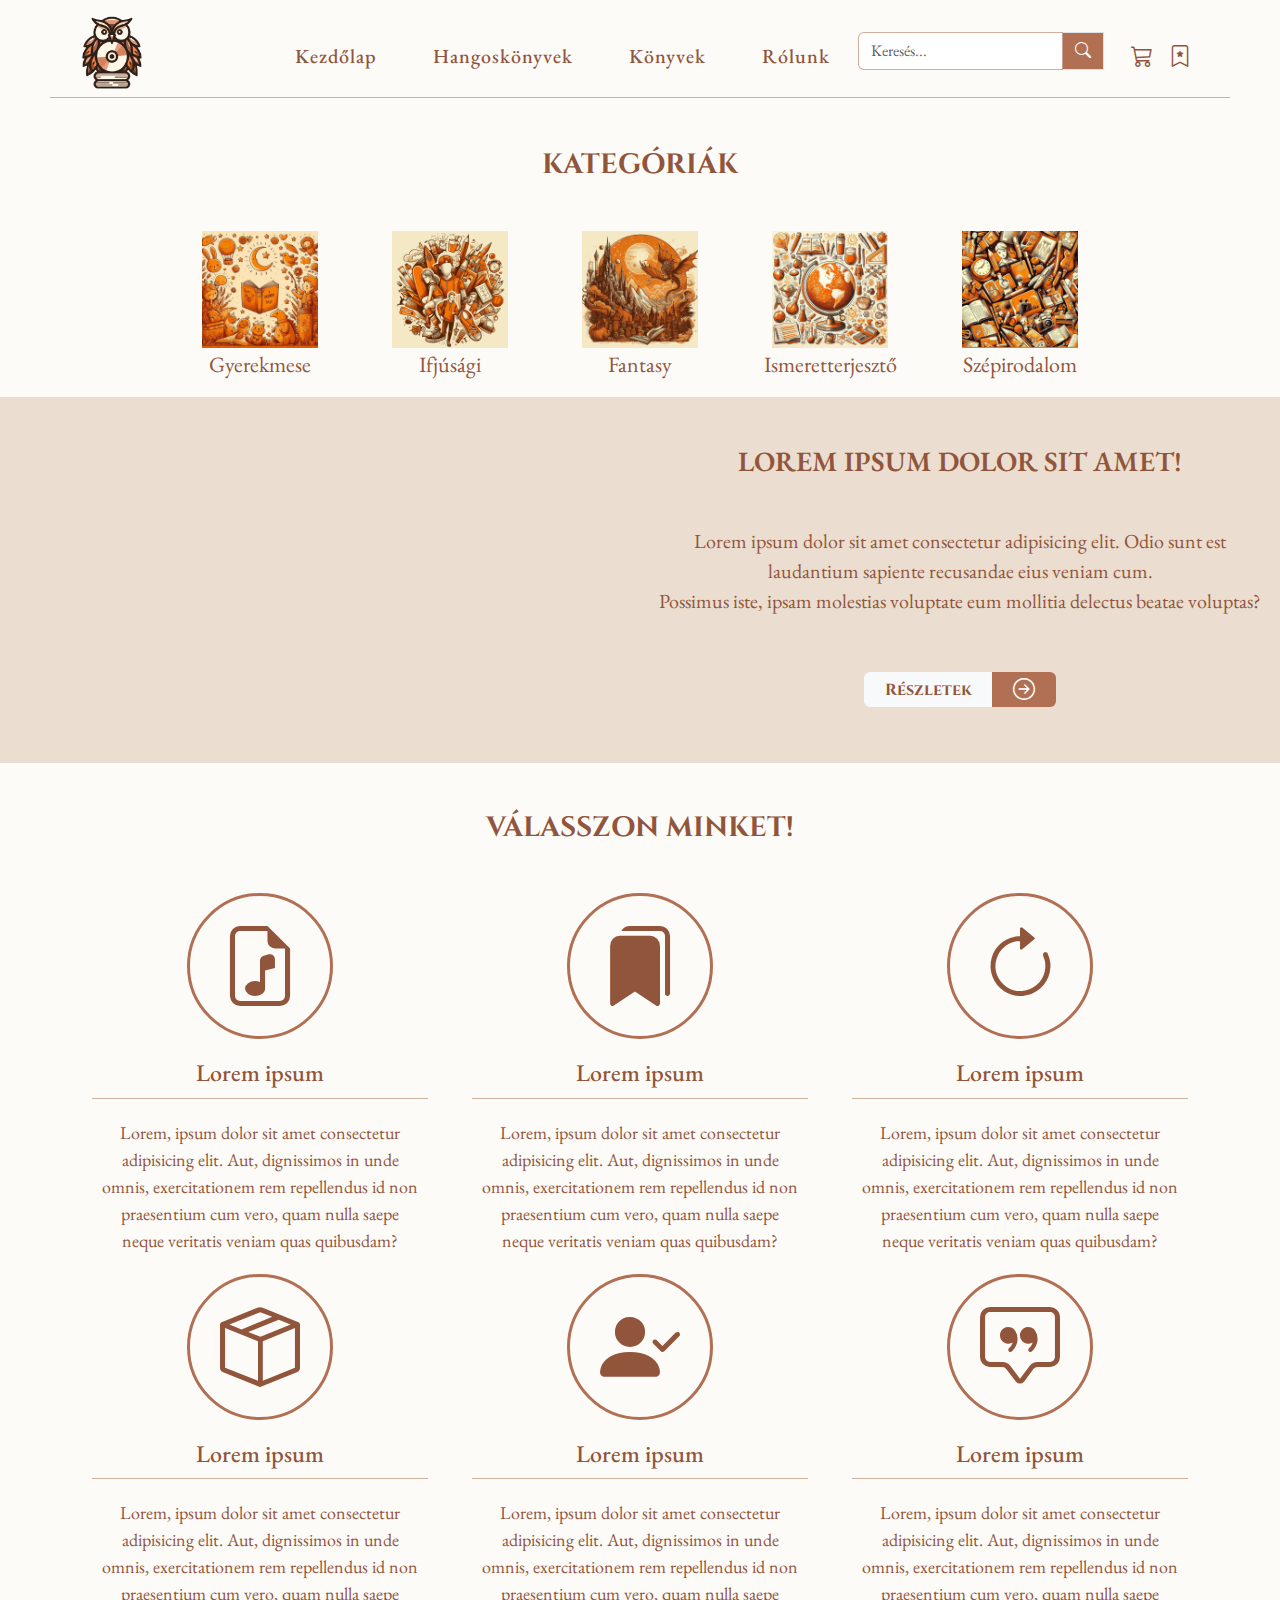
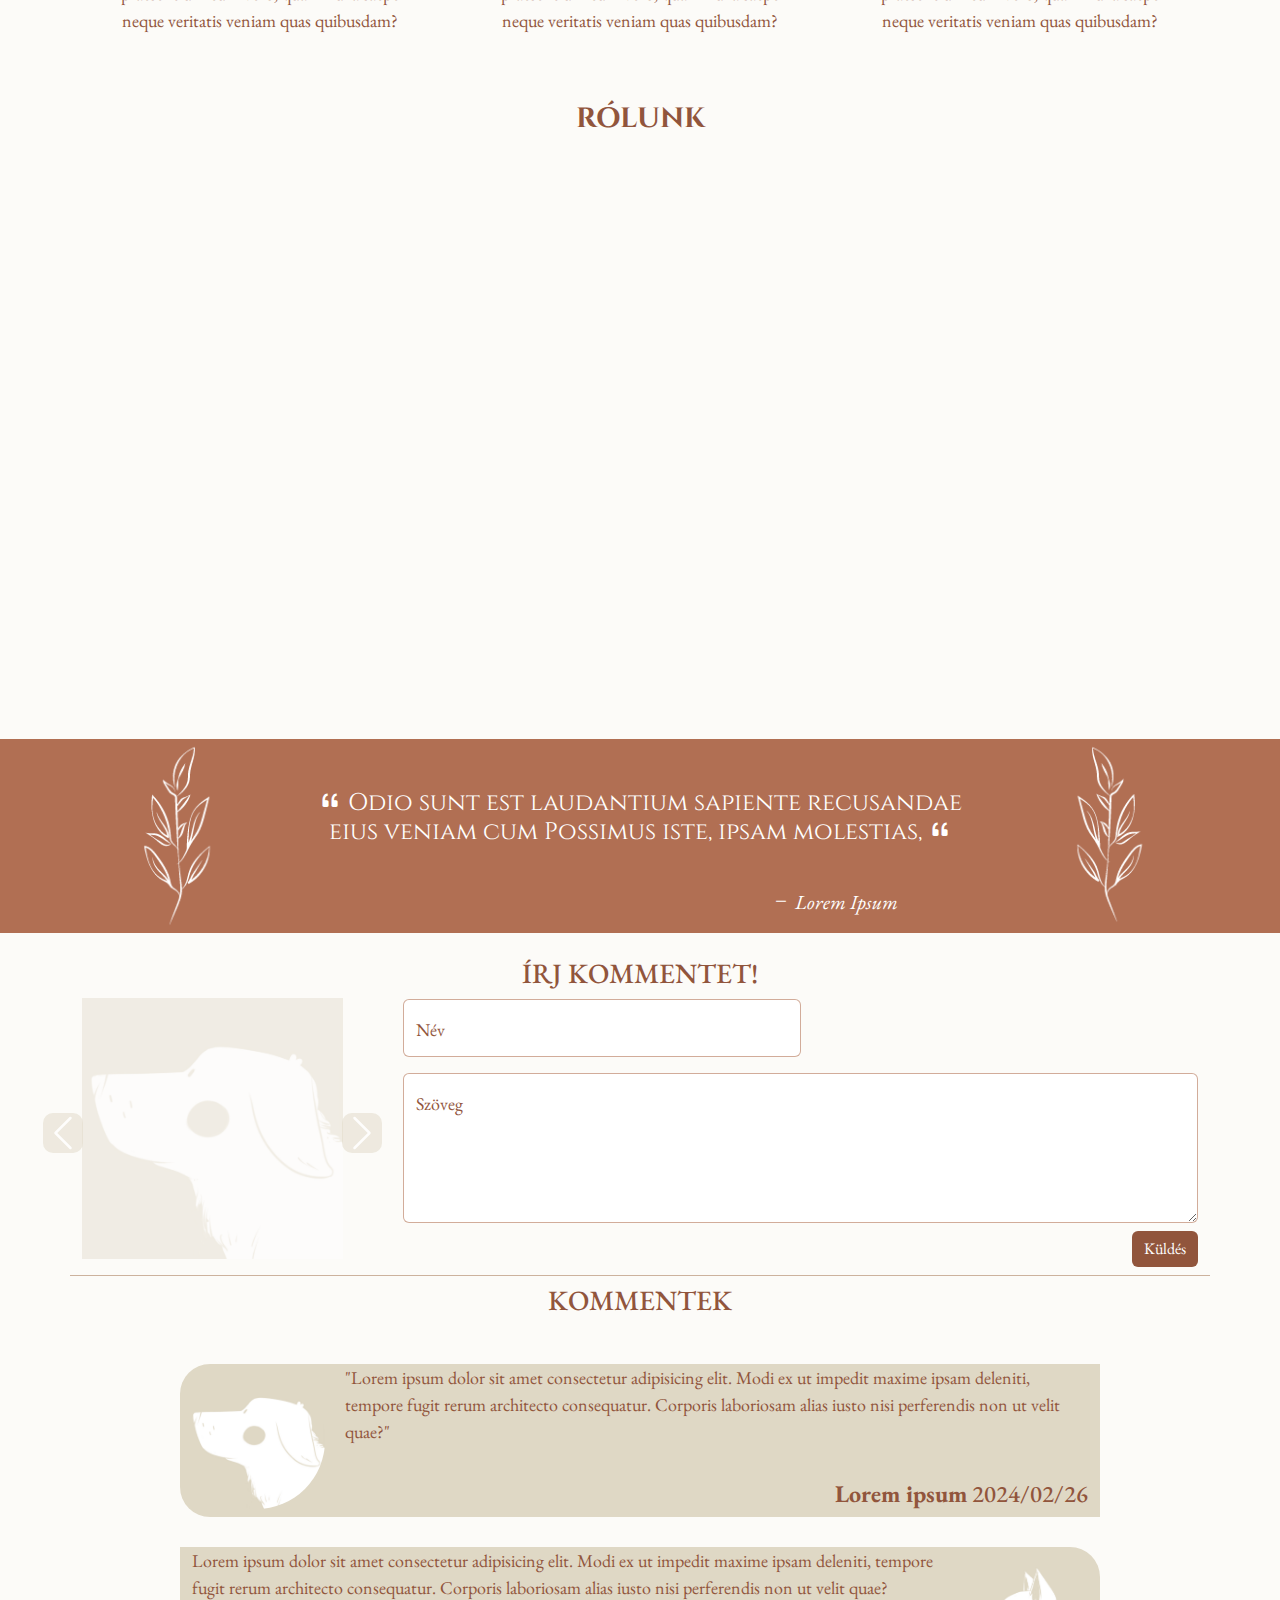
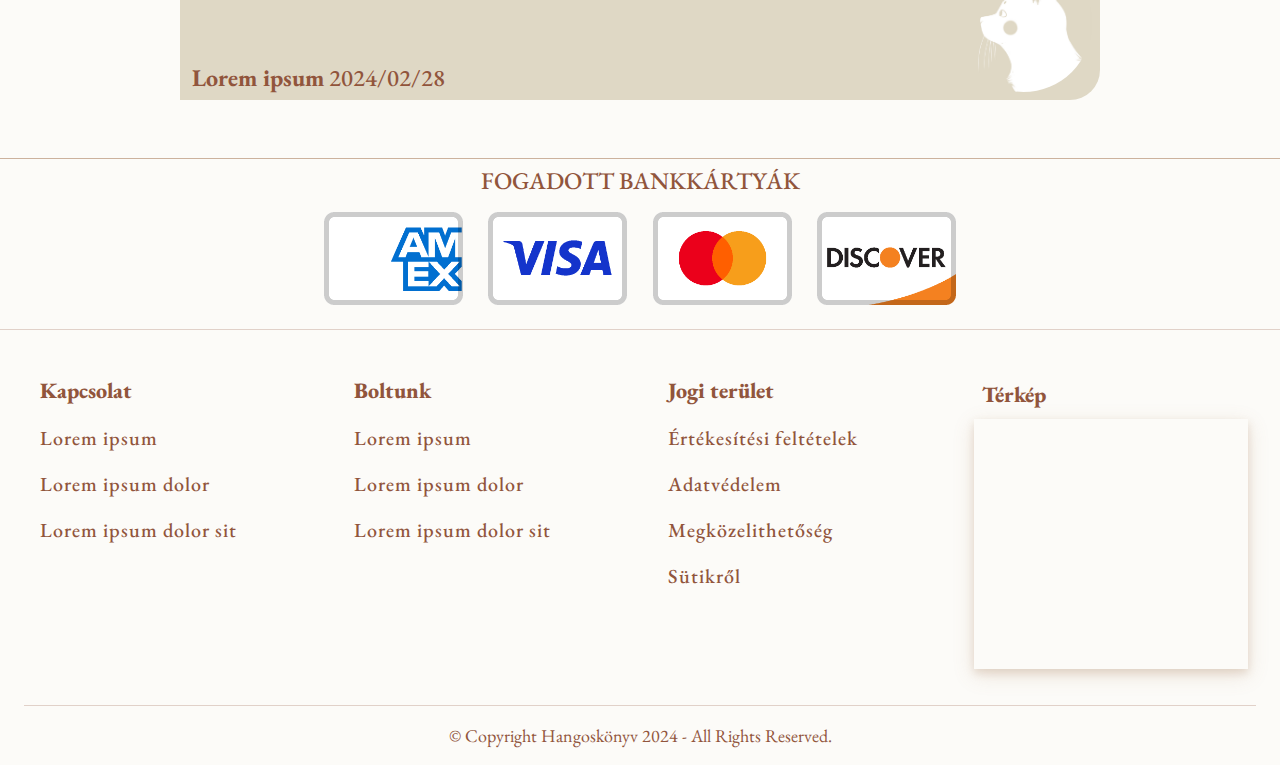
==== index.html @ d39155af "z-index - keresés" ====
<!DOCTYPE html>
<html lang="hu">

<head>
    <meta charset="UTF-8">
    <meta name="viewport" content="width=device-width, initial-scale=1.0">
    <title>Hangoskönyv projekt</title>
    <link rel="stylesheet" href="css/bootstrap.min.css">
    <link rel="stylesheet" href="css/style.css">
    <link rel="stylesheet" href="https://cdn.jsdelivr.net/npm/bootstrap-icons@1.11.3/font/bootstrap-icons.min.css">
</head>

<body>
    <header>
        <nav class="navbar navbar-expand-lg pb-0">
            <div class="container-fluid justify-content-center px-0">
                <div class="row w-100">
                    <div
                        class="mobileLogo text-center justify-content-center my-2 ps-4 d-lg-none d-sm-block d-md-block d-xs-block">
                        <a class="navbar-brand" href="index.html"><img src="img/INDEXLOGO.png" alt="LOGO"
                                width="60px"></a>
                    </div>
                    <button class="navbar-toggler" type="button" data-bs-toggle="collapse"
                        data-bs-target="#navbarNavDropdown" aria-controls="navbarNavDropdown" aria-expanded="false"
                        aria-label="Toggle navigation">
                        <span class="navbar-toggler-icon me-auto"></span>
                    </button>

                    <div class="collapse navbar-collapse" id="navbarNavDropdown">
                        <div
                            class="logo text-center justify-content-center my-2 d-lg-block d-sm-none d-md-none d-xs-none">
                            <a class="navbar-brand" href="index.html"><img src="img/INDEXLOGO.png" alt="LOGO"
                                    width="60px"></a>
                        </div>
                        <ul class="navbar-nav text-center ms-auto pt-2">
                            <li class="nav-item">
                                <a class="nav-link active" href="index.html">Kezdőlap</a>
                            </li>
                            <li class="nav-item">
                                <a class="nav-link" href="categories.html">Hangoskönyvek</a>
                            </li>
                            <li class="nav-item">
                                <a class="nav-link" href="categories.html">Könyvek</a>
                            </li>
                            <li class="nav-item">
                                <a class="nav-link" href="index.html#aboutus">Rólunk</a>
                            </li>
                        </ul>

                       
                    <div class="MainSearch my-3 p-0">
                        <div class="row w-100">
                            <div class="col-sm-12 col-md-12 col-lg-9">
                                <div class="input-group">
                                    <input type="text" class="form-control" placeholder="Keresés..." aria-label="Keresés..." id="searchInput">
                                    <span class="input-group-text" id="SearchBar"><i class="bi bi-search"></i></span>
                                    <div class="row w-100">
                                        <ul id="searchResults"></ul>  </div>
                                    </div>
                                </div>
                          
                            <div class="col-sm-12 col-md-12 col-lg-3">
                                <span class="nav-icons d-flex justify-content-center pt-2">
                                    <a href="cart.html"><i class="bi bi-cart3 mx-2"></i></a>
                                    <a data-bs-toggle="offcanvas" href="#bookmarks" role="button"
                                        aria-controls="bookmarks"><i class="bi bi-bookmark-star mx-2"></i></a>
                                </span>
                            </div>
                            </div>
                        </div>
                    </div>
                </div>
            </div>
        </nav>
    </header>

    <main>
        <section class="categories">
            <div class="container">
                <h3 class="text-center">Kategóriák</h3>
                <div class="row d-flex justify-content-center text-center">
                    <div class="col-lg-2 col-md-4 categories-card">
                        <a href="categories.html#ForKids"><img src="img/children-category.png" alt="Gyerekeknek" title="Gyerek kategória" width="100%"></a>
                        <p> Gyerekmese </p>
                    </div>

                    <div class="col-lg-2 col-md-4 categories-card ">
                        <a href="categories.html#Youth"><img src="img/teen-category.png" alt="Fiataloknak" title="Ifjúsági kategória" width="100%"></a>
                        <p> Ifjúsági </p>
                    </div>

                    <div class="col-lg-2 col-md-4 categories-card ">
                        <a href="categories.html#Fantasy"><img src="img/fantasy-category.png" alt="Fantasy kedvelőknek" title="Fantasy kategória" width="100%"></a>
                        <p> Fantasy </p>
                    </div>

                    <div class="col-lg-2 col-md-4  categories-card ">
                        <a href="categories.html#Sience"><img src="img/sience-category.png" alt="Tudományos ismeretek" title="Ismeretterjesztő kategória" width="100%"></a>
                        <p> Ismeretterjesztő </p>

                    </div>

                    <div class="col-lg-2 col-md-4 categories-card ">
                        <a href="categories.html#Fiction"><img src="img/fiction-category.png" alt="Költemények" title="Szépirodalom kategória" width="100%"></a>
                        <p> Szépirodalom </p>
                    </div>
                </div>
            </div>
        </section>

        <section class="index-ad text-center">
            <div class="container-fluid">
                <div class="row align-items-center">
                    <div class="col-lg-6 col-md-12 col-sm-12">
                        <img class="img-fluid" src="img/INDEXCD-2.gif" alt="">
                    </div>

                    <div class="col-md-12 col-lg-6 col-sm-12 my-5">
                        <h3> Lorem ipsum dolor sit amet!</h3>
                        <p class="my-5"> Lorem ipsum dolor sit amet consectetur adipisicing elit. Odio sunt est laudantium sapiente recusandae eius veniam cum. <br>Possimus iste, ipsam
                            molestias voluptate eum mollitia delectus beatae voluptas?</p>
                                    
                        <div class="btn-group my-2" role="group" aria-label="Basic example">
                            <button type="button" class="btn btn-light">Részletek</button>
                            <button type="button" class="btn more"> <i class="bi bi-arrow-right-circle" ></i></button>
                        </div>
                    </div>
                </div>
            </div>
        </section>

        <section class="choose-us">
            <div class="container">
                <div class="row">
                    <div class="text-center my-5">
                        <h3>Válasszon minket! </h3>
                    </div>
                </div>

                <div class="row">
                    <div class="col-sm-12 col-md-6 col-lg-4 d-flex align-items-stretch justify-content-center">
                        <div class="text-center">
                            <i class="bi bi-file-earmark-music d-block"></i>
                            <h4>Lorem ipsum</h4>
                            <p>Lorem, ipsum dolor sit amet consectetur adipisicing elit. Aut, dignissimos in unde omnis,
                                exercitationem rem repellendus id non praesentium cum vero, quam nulla saepe neque veritatis
                                veniam quas quibusdam?</p>
                        </div>
                    </div>

                    <div class="col-sm-12 col-md-6 col-lg-4 d-flex align-items-stretch justify-content-center">
                        <div class="text-center">
                            <i class="bi bi-bookmarks-fill d-block"></i>
                            <h4>Lorem ipsum</h4>
                            <p>Lorem, ipsum dolor sit amet consectetur adipisicing elit. Aut, dignissimos in unde omnis,
                                exercitationem rem repellendus id non praesentium cum vero, quam nulla saepe neque veritatis
                                veniam quas quibusdam?</p>
                        </div>
                    </div>

                    <div class="col-sm-12 col-md-6 col-lg-4 d-flex align-items-stretch justify-content-center">
                        <div class="text-center">
                            <i class="bi bi-arrow-clockwise d-block"></i>
                            <h4>Lorem ipsum</h4>
                            <p>Lorem, ipsum dolor sit amet consectetur adipisicing elit. Aut, dignissimos in unde omnis,
                                exercitationem rem repellendus id non praesentium cum vero, quam nulla saepe neque veritatis
                                veniam quas quibusdam?</p>
                        </div>
                    </div>
                    <div class="col-sm-12 col-md-6 col-lg-4 d-flex align-items-stretch justify-content-center">
                        <div class="text-center">
                            <i class="bi bi-box-seam d-block"></i>
                            <h4>Lorem ipsum</h4>
                            <p>Lorem, ipsum dolor sit amet consectetur adipisicing elit. Aut, dignissimos in unde omnis,
                                exercitationem rem repellendus id non praesentium cum vero, quam nulla saepe neque veritatis
                                veniam quas quibusdam?</p>
                        </div>
                    </div>
                    <div class="col-sm-12 col-md-6 col-lg-4 d-flex align-items-stretch justify-content-center">
                        <div class="text-center">
                            <i class="bi bi-person-check-fill d-block"></i>
                            <h4>Lorem ipsum</h4>
                            <p>Lorem, ipsum dolor sit amet consectetur adipisicing elit. Aut, dignissimos in unde omnis,
                                exercitationem rem repellendus id non praesentium cum vero, quam nulla saepe neque veritatis
                                veniam quas quibusdam?</p>
                        </div>
                    </div>

                    <div class="col-sm-12 col-md-6 col-lg-4 d-flex align-items-stretch justify-content-center">
                        <div class="text-center">
                            <i class="bi bi-chat-square-quote d-block"></i>
                            <h4>Lorem ipsum</h4>
                            <p>Lorem, ipsum dolor sit amet consectetur adipisicing elit. Aut, dignissimos in unde omnis,
                                exercitationem rem repellendus id non praesentium cum vero, quam nulla saepe neque veritatis
                                veniam quas quibusdam?</p>
                        </div>
                    </div>
                </div>
            </div>
        </section>

       <!-- VIDEÓS RÉSZ: AD-BLOCKER nélkül nem ír ki hibát -->
        
        <section id="aboutus" class="AboutUs">
            <div class="container my-5">
                <div class="row text-center">
                    <h3 class="mb-5">Rólunk</h3>
                    <div>
                         <div class="embed-responsive embed-responsive-16by9">
                            <iframe class="embed-responsive-item" src="https://www.youtube.com/embed/DVEUcbPkb-c?si=b0ajxw1vz4PFB5ii" width="100%" height="500"></iframe>
                        </div>
                    </div>  
                </div>
            </div>
                

            <div class="container-fluid quote">
                <div class="row align-items-center d-flex">
                    <div class="col-md-12 col-lg-12 col-sm-12 justify-content-center">
                        <h4 class="text-center"> <i class="bi bi-quote"></i>  Odio sunt est laudantium sapiente recusandae <br> eius veniam cum 
                                Possimus iste, ipsam molestias, <i class="bi bi-quote"></i></h4>  
                    </div>

                    <div class="col-md-11 col-lg-9 col-sm-12 justify-content-end">            
                      <p> <i class="bi bi-dash"></i> Lorem Ipsum</p>          
                    </div>      
                </div>
            </div>
        </section>

        <section class="container pt-4 pb-2 comment">
            <h3 class="text-center">Írj kommentet!</h3>
            <div class="row">
                <div id="carouselExampleFade" class="carousel slide carousel-fade col-lg-3 col-md-4 col-12 my-auto pb-2">
                    <div class="carousel-inner">
                      <div class="carousel-item active"> 
                        <img src="img/profile1.jpg" class="d-block w-100 h-auto" alt="Kutya profilkép" title="Kutya">
                      </div>
                      <div class="carousel-item">
                        <img src="img/profile2.jpg" class="d-block w-100 h-auto" alt="Macska profilkép" title="Macska">
                      </div>
                      <div class="carousel-item">
                        <img src="img/profile3.png" class="d-block w-100 h-auto" alt="Nyúl profilkép" title="Nyuszi">
                      </div>
                    </div>
                    <button class="carousel-control-prev" type="button" data-bs-target="#carouselExampleFade" data-bs-slide="prev">
                      <span class="carousel-control-prev-icon" aria-hidden="true"></span>
                      <span class="visually-hidden">Previous</span>
                    </button>
                    <button class="carousel-control-next" type="button" data-bs-target="#carouselExampleFade" data-bs-slide="next">
                      <span class="carousel-control-next-icon" aria-hidden="true"></span>
                      <span class="visually-hidden">Next</span>
                    </button>
                  </div>
                  <form class="col-lg-9 col-md-8 col-12 ps-sm-5 ps-3 my-auto d-flex flex-column">
                    <div class="form-floating mb-3 ">
                        <input type="email" class="form-control w-50" id="name" placeholder="">
                        <label for="name">Név</label>
                      </div>
                      <div class="form-floating">
                        <textarea class="form-control" placeholder="Leave a comment here" id="comment" style="height: 150px"></textarea>
                        <label for="comment">Szöveg</label>
                      </div>
                    <button type="submit" class="ms-auto btn btn-primary mt-2" onclick="addComment()">Küldés</button>
                  </form>
            </div>
        </section>
        <section class="container mt-2 smallcont">
            <h3 class="text-center">Kommentek</h3>
            <div class="comments p-2" id="commentsContainer">
                <article class="row">
                    <div class="col-md-2 col-sm-4 col-12 p-2 img-holder me-auto my-auto"><img src="img/profile1.jpg" alt="Kutya profilkép" title="Lorem ipsum"></div>
                    <div class="col-md-10 col-sm-8 col-12 d-flex flex-column">
                        <p>"Lorem ipsum dolor sit amet consectetur adipisicing elit. Modi ex ut impedit maxime ipsam deleniti, tempore fugit rerum architecto consequatur. Corporis laboriosam alias iusto nisi perferendis non ut velit quae?"</p>
                        <h4 class="text-end mt-auto"><strong>Lorem ipsum</strong> 2024/02/26</h4>
                    </div>
                </article>
                <article class="row">
                    <div class="col-md-2 col-sm-4 col-12 p-2 img-holder order-sm-2 order-1 ms-auto my-auto"><img src="img/profile2.jpg" alt="Kutya profilkép" title="Lorem ipsum"></div>
                    <div class="col-md-10 col-sm-8 col-12 order-sm-1 order-2 d-flex flex-column">    
                        <p>Lorem ipsum dolor sit amet consectetur adipisicing elit. Modi ex ut impedit maxime ipsam deleniti, tempore fugit rerum architecto consequatur. Corporis laboriosam alias iusto nisi perferendis non ut velit quae?</p>
                        <h4 class="mt-auto"><strong>Lorem ipsum</strong> 2024/02/28</h4>
                    </div>
                </article>
            </div>
        </section>
    </main>

    <footer>
        <h4 class="text-center pt-2">Fogadott bankkártyák</h4>
        <div class="d-flex p-2 justify-content-center container-fluid cards">
            <div><img src="img/card1.png" alt="American Express Card" title="American Express"></div>
            <div><img src="img/card2.png" alt="VISA Card" title="VISA"></div>
            <div><img src="img/card3.png" alt="Mastercard Card" title="Mastercard"></div>
            <div><img src="img/card4.png" alt="Discover Card" title="Discover"></div>
        </div>
        <hr>
        <div class="container-fluid row m-0">
            <div class="navbar navbar-expand-lg flex-lg-column col-12 col-lg-3">
                <a class="navbar-brand" href="#">Kapcsolat</a>
                <button class="navbar-toggler ms-auto" type="button" data-bs-toggle="collapse" data-bs-target="#footer1"
                    aria-controls="navbarNav" aria-expanded="false" aria-label="Toggle navigation">
                    <span class="navbar-toggler-icon"></span>
                </button>
                <div class="collapse navbar-collapse justify-content-around" id="footer1">
                    <ul class="navbar-nav">
                        <li class="nav-item">
                            <a class="nav-link" href="#">Lorem ipsum</a>
                        </li>
                        <li class="nav-item">
                            <a class="nav-link" href="#">Lorem ipsum dolor</a>
                        </li>
                        <li class="nav-item">
                            <a class="nav-link" href="#">Lorem ipsum dolor sit</a>
                        </li>
                    </ul>
                </div>
            </div>
            <div class="navbar navbar-expand-lg flex-lg-column col-12 col-lg-3">
                <a class="navbar-brand" href="#">Boltunk</a>
                <button class="navbar-toggler ms-auto" type="button" data-bs-toggle="collapse" data-bs-target="#footer2"
                    aria-controls="navbarNav" aria-expanded="false" aria-label="Toggle navigation">
                    <span class="navbar-toggler-icon"></span>
                </button>
                <div class="collapse navbar-collapse justify-content-around" id="footer2">
                    <ul class="navbar-nav">
                        <li class="nav-item">
                            <a class="nav-link" href="#">Lorem ipsum</a>
                        </li>
                        <li class="nav-item">
                            <a class="nav-link" href="#">Lorem ipsum dolor</a>
                        </li>
                        <li class="nav-item">
                            <a class="nav-link" href="#">Lorem ipsum dolor sit</a>
                        </li>
                    </ul>
                </div>
            </div>
            <div class="navbar navbar-expand-lg flex-lg-column col-12 col-lg-3">
                <a class="navbar-brand" href="#">Jogi terület</a>
                <button class="navbar-toggler ms-auto" type="button" data-bs-toggle="collapse" data-bs-target="#footer3"
                    aria-controls="navbarNav" aria-expanded="false" aria-label="Toggle navigation">
                    <span class="navbar-toggler-icon"></span>
                </button>
                <div class="collapse navbar-collapse justify-content-around" id="footer3">
                    <ul class="navbar-nav">
                        <li class="nav-item">
                            <a class="nav-link" href="#">Értékesítési feltételek</a>
                        </li>
                        <li class="nav-item">
                            <a class="nav-link" href="#">Adatvédelem</a>
                        </li>
                        <li class="nav-item">
                            <a class="nav-link" href="#">Megközelithetőség</a>
                        </li>
                        <li class="nav-item">
                            <a class="nav-link">Sütikről</a>
                        </li>
                    </ul>
                </div>
            </div>
            <div class="col-12 col-lg-3 pt-4 map d-flex flex-column">
                <a class="navbar-brand" href="#">Térkép</a>
                <iframe src="https://www.google.com/maps/embed?pb=!1m18!1m12!1m3!1d2691.4176548340197!2d18.38548757633416!3d47.579117889874915!2m3!1f0!2f0!3f0!3m2!1i1024!2i768!4f13.1!3m3!1m2!1s0x476a40c530f93685%3A0x7ccc44f96f526432!2zQsOhbmtpIERvbsOhdCBUSVNaSyBLw7Z6cG9udGkgS8OpcHrFkWhlbHk!5e0!3m2!1sit!2sae!4v1708256215495!5m2!1sit!2sae" width="600" height="450" style="border:0;" allowfullscreen="" loading="lazy" referrerpolicy="no-referrer-when-downgrade"></iframe>
            </div>
            <div>
                <hr>
                <p class="text-center">&COPY; Copyright Hangoskönyv 2024 - All Rights Reserved.</p>
            </div>
        </div>
    </footer>

    <div class="offcanvas offcanvas-end" tabindex="-1" id="bookmarks" aria-labelledby="bookmarkLabel">
        <div class="offcanvas-header">
            <h5 class="offcanvas-title" id="bookmarkLabel">Könyvjelzők</h5>
            <button type="button" class="btn-close" data-bs-dismiss="offcanvas" aria-label="Close"></button>
        </div>
        <div class="offcanvas-body">
            <div class="bookmarkContainer"></div>
        </div>
    </div>

    <script src="js/bootstrap.bundle.min.js"></script>
    <script src="js/script.js"></script>
  
</body>

</html>
---- css/style.css ----
/* szín ötletek
background-color: #f9f6ef;   border-bottom: 1px solid #A99788;  background-color: #998f85;  color: #f9f6ef; */
@import url('https://fonts.googleapis.com/css2?family=Cinzel:wght@400..900&family=EB+Garamond:ital,wght@0,400..800;1,400..800&family=Libre+Baskerville:ital,wght@0,400;0,700;1,400&family=Open+Sans:ital,wght@0,300..800;1,300..800&family=Oswald:wght@200..700&family=Quattrocento+Sans:ital,wght@0,400;0,700;1,400;1,700&family=Raleway:wght@300;600&display=swap');
body, .comments img, .cards img, footer iframe{
    width: 100%;
}

body{
    font-size: 18px;
    margin: 0px auto;
    font-family: "EB Garamond", serif;
    background-color: #f9f6ef77;
}

.categories-more {
   z-index: 2;
   background: rgb(249,246,239);
   background: linear-gradient(180deg, rgba(249,246,239,1) 1%, rgba(236,224,212,1) 24%, rgba(228, 217, 206, 0.849) 51%, rgba(239,227,215,1) 81%, rgba(249,246,239,1) 100%);
}

.cartItems td, .cartItems th {
    background-color: #f9f6ef77;
    border-color: #ebddcf;
}

.cartItems tbody tr, .cartItems tbody td {
    vertical-align: middle;
}

.cartItems button {
    border-color: #91553c;
    width: 40px;
    --bs-btn-hover-border-color: #91553c !important;
}

.cartItems button:hover {
    background-color: #ebddcf;
}

a.nav-link, .nav-icons a, body,.btn-light, .addToCart, .cartItems td, .cartItems th,.Top-Audio td,.Top-Audio th,#searchResults li a,#mobileSearchResults li a{
    color:  #91553c !important;
}

header, .choose-us h4{
    margin: 0px 50px;
}

header .navbar , .choose-us h4, .comment, #searchResults li a{
    border-bottom: 1px solid #a57a568f;
}


#searchResults{
    list-style-type: none;
     margin: 0;
     padding: 0;
     position: absolute;
     background-color: #ffffff;
     z-index: 2;
    }

#searchResults li a {
    padding: 10px;
    display: block;
  }

.publisher-imgs div {
    border-left: 1px solid #a57a568f;
    padding: 0 55px;
}

.publisher-imgs div:last-of-type {
    border-right: 1px solid #a57a568f;
}

.nav-link{
    font-weight: 500;
    font-style: normal;
    letter-spacing: 1px;
}

.nav-link, .index-ad,.quote p, .Top-Audio td,.Top-Audio th,#searchResults li a{
    font-size: 20px;
}

.nav-icons,.categories-card p, .index-ad i, button .btn-light,.quote,footer .navbar-brand{
   font-size: 22px;
}

.nav-item,.index-ad button{
    padding: 0px 20px;
}

.categories h3{
    margin: 50px;
}
.navbar-toggler,.addToCart{
    background-color: #fff;}

.addToCart {
    background-color: #fff;
    border-radius: 25px;
    border: 3px solid #ebddcf;
}
   
.choose-us p, .choose-us h4{
    padding: 10px;
    margin: 10px;
} 

.index-ad h3, .choose-us h3,.categories h3,.AboutUs h3, .comment h3, .smallcont h3, footer h4, .publishers h2, .book h4, .categories-more h3, .main-title{
    text-transform: uppercase; 
}

.choose-us h3,.categories h3,.btn-light,.AboutUs h3,.carousel-caption, .addToCart, .cartList h2,.categories-more h3{
    font-weight: 700;
}

.choose-us h3,.categories h3,.btn-light,.AboutUs h3,.quote h4,.carousel-caption,.categories-more h3,.Top-Audio td,.Top-Audio th{
    font-family: "Cinzel", serif;
}

.index-ad h3,.quote h4{
    font-weight: 600;
}

.checkout .col-6, .checkout .col-3 {
    padding-bottom: 15px;
}

.checkoutCards img {
    width: 100px
}

.index-ad, .audiobook, .cartItems thead th, .checkout, .offcanvas-header, .bookmarkContainer article:hover {
    background-color: #ebddcf;
}

.comments article {
    background-color: #DFD8C5;
    margin: 30px 0;
}

.comments article:nth-child(odd) {
    border-radius: 30px 0 0 30px
}

.comments article:nth-child(even) {
    border-radius: 0 30px 30px 0
}

.container.smallcont {
    width: 960px;
}

.comments img {
    border-radius: 50%
}

.logo{
    margin-left: 20px;
}
.publishers img {
    object-fit: cover;
    object-position: 50%;
    width: 200px
}

.choose-us i::before, .publishers img {
    border-radius: 60%;
    font-size: 80px;
    align-items: center;
    padding: 30px;  

  }

.suggestions article, .choose-us i::before, .publishers img{
    border: 3px solid #b16f53;
}

.btn.more, .input-group-text,.quote, .book, .cartList, .cartList td, .cartList th, .suggestions button {
background-color: #b16f53!important;
color: #ffffff!important;
}

.suggestions button {
    border: none !important
}

.cartFinal, .cartFinal th{
    background-color: #844429 !important;
}

.cartList td, .cartList th {
    border: none !important
}

  .form-control, .card, .navbar-toggler{
    border: 1px solid #aa634485;
    
  }
  .card{
    z-index: 3 !important;
  }

.choose-us h3{
    margin: 0px 10px;
}

.quote h4{
    font-weight: 300!important;
    margin: 20px 0px 10px 0px;
    padding: 30px 0px 30px 0px ;
}
.quote p{
    float: right;
    padding-right: 50px;
    font-style: italic;
}

#carouselExampleFade span{
    background-color: #DFD8C5 !important;
}

#carouselExampleFade button {
    margin: 0px -10%;
}

#carouselExampleFade {
    max-width: 300px;
    margin: 0 auto;
}

footer {
    border-top: 1px solid #a57a568f;
    margin-top: 20px;
}

.cards div {
    min-width: 50px;
    width: 13%;
    padding: 0 1%;
}

.cards img, .card-body h5, .bookmarkContainer a, .offcanvas-header {
    color: #91553c!important;
}

.bookmarkContainer a p {
    font-size: 20px;
}

.cards img:hover {
    filter: drop-shadow(0 0 10px rgba(165, 122, 86, 0.25));
}

footer a {
    color: #91553c !important;
    font-weight: 900;
}

footer li {
    padding: 0 !important;
}

footer .map, footer .navbar, span.carousel-control-prev-icon, span.carousel-control-next-icon {
    padding: 20px;
}

footer .navbar-expand-lg ul, footer .navbar, footer .collapse {
    align-items: flex-start !important;
}

footer .navbar-expand-lg ul {
    flex-direction: column !important;
}

footer .navbar-brand, .social-icons {
    padding: 8px;
}


footer iframe {
    height: 250px;
    margin: 0 auto;
    box-shadow: 0 4px 8px 0 rgba(165, 122, 86, 0.2), 0 6px 20px 0 rgba(165, 122, 86, 0.19);
}

.quote{
    background-image: url(../img/quote-background.png);
    background-repeat: no-repeat;
    background-size: cover;
    background-position: center center;
}

form button, span.carousel-control-prev-icon, span.carousel-control-next-icon {
    background-color:#91553c !important;
    border: #91553c !important;
}

.carousel-item img{
    height: 500px;
    width: 100%;
    object-fit: cover;
    object-position: center;
    opacity: 0.4;
}

.carousel-caption{
    color: #9b3c14;
    font-size: 30px;
    -webkit-text-stroke: 1px #000000;
}
.categories-more .card{
    width: 15rem;
}
.Top-Audio table{
    margin: 100px 0px;
}

span.carousel-control-prev-icon, span.carousel-control-next-icon{
    border-radius: 10px;
}
a, .nav-link, #searchResults li a,#mobileSearchResults li a{
    text-decoration: none;
}

.shelf{
    padding: 0px !important;
    width: 100%;
    height: 100px;
    z-index: 2;
    position: relative;
    bottom: 80px;
    opacity: 0.9;
    margin: 0px auto;
}

.shelf img{
    box-shadow: -1px 20px 14px -15px  rgba(0, 0, 0, 0.75);
    height: 100%;
  
}
.collapse.show{
    padding: 0px;
}

.audiobook button {
    background-color: inherit;
    padding: 0;
    border: none;
    color: #844429;
}

.removeBookmark {
    display: none;
}


@media only screen and (max-width: 1570px) {
    .checkoutCards {
        width: 100% !important;
    }

    .checkoutCards div {
        padding-bottom: 20px;
    }
    .categories img{
        width: 60%;
    }
   
}

@media only screen and (max-width: 1400px) {
    .publisher-imgs div, .publisher-imgs div:last-of-type {
        border: none;
        padding-bottom: 20px;
    }
    .categories img{
        width: 70%;
    }
}

@media only screen and (max-width: 576px) {
    .container.smallcont {
        width: 100%;
    }

    .container.smallcont article {
        width: 100% !important;
    }

    .comments .img-holder {
        width: 150px;
        margin: 0 auto;
    }

    .comments article {
        border-radius: 30px !important;
    }

    #carouselExampleFade button {
        margin: 0px 5%;
    }
    .categories img{
        width: 50%;
    }
    .shelf img{
       display: none !important;

    }
}
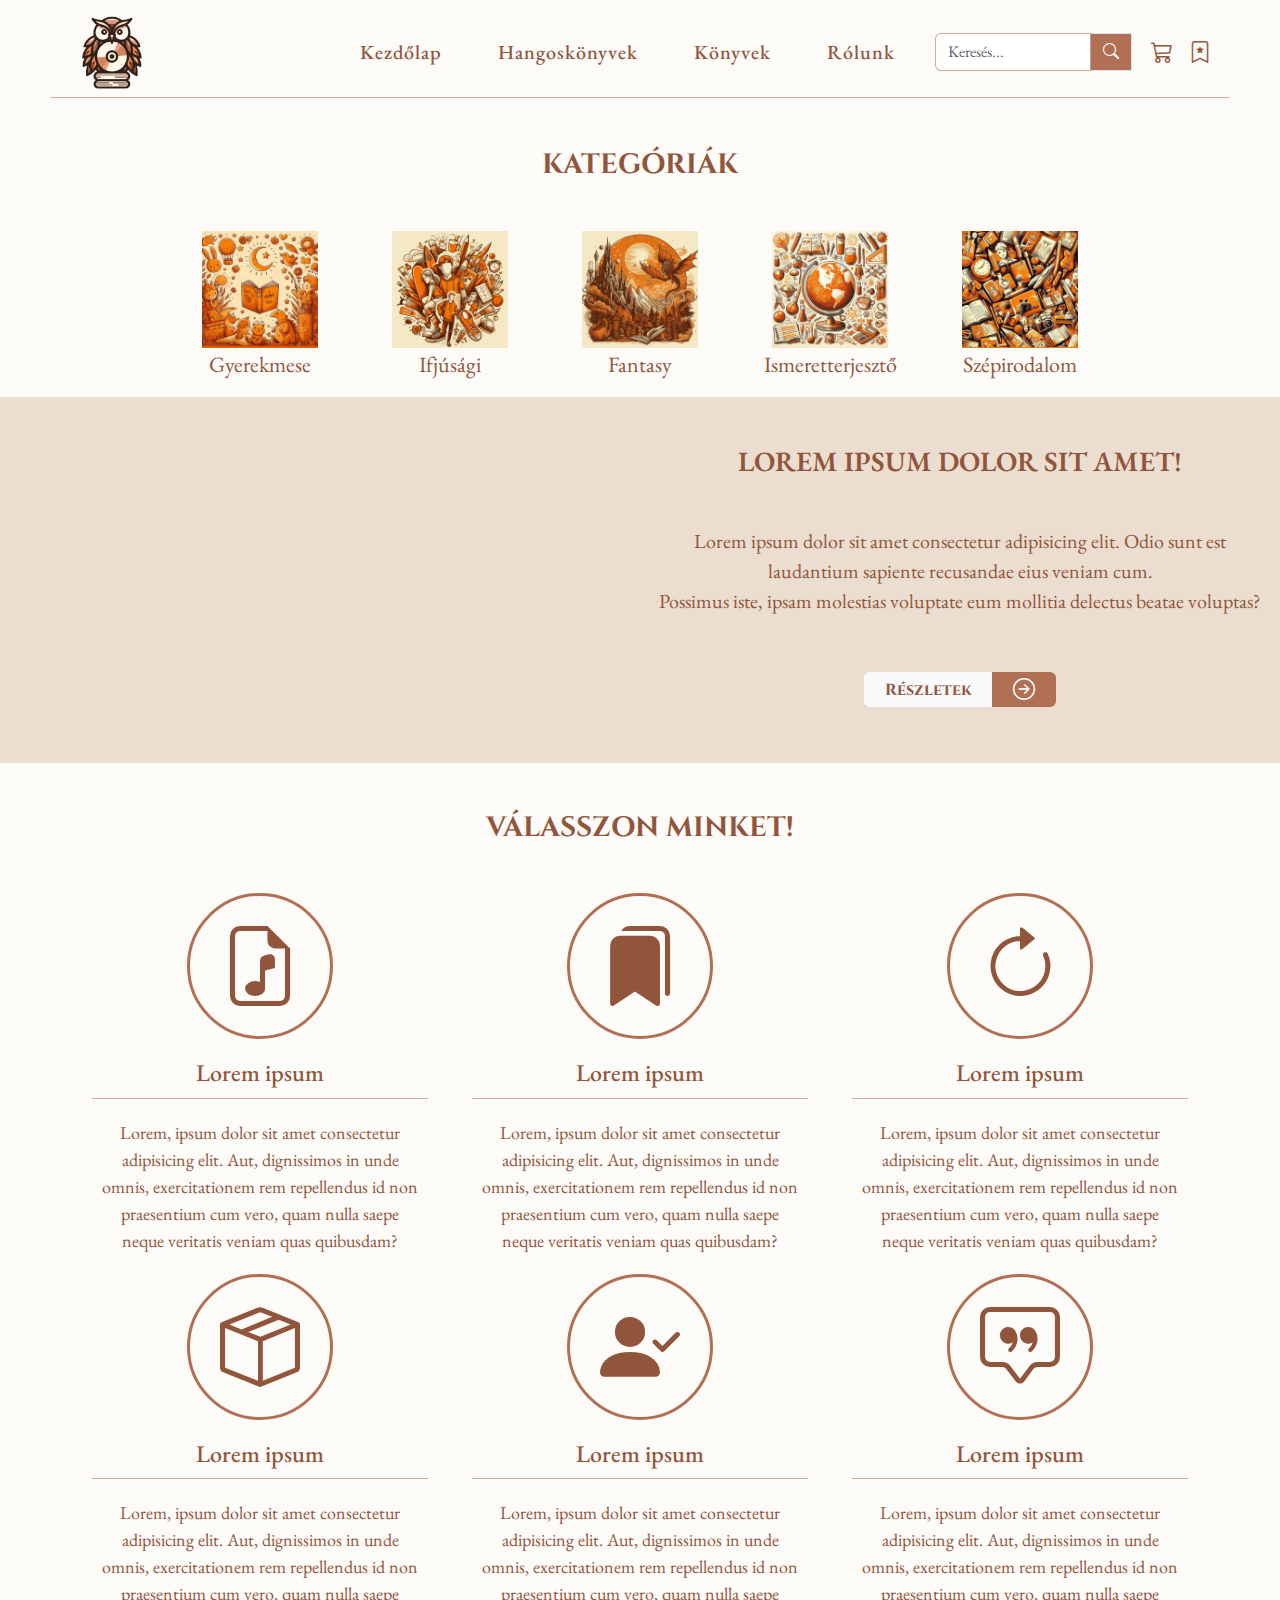
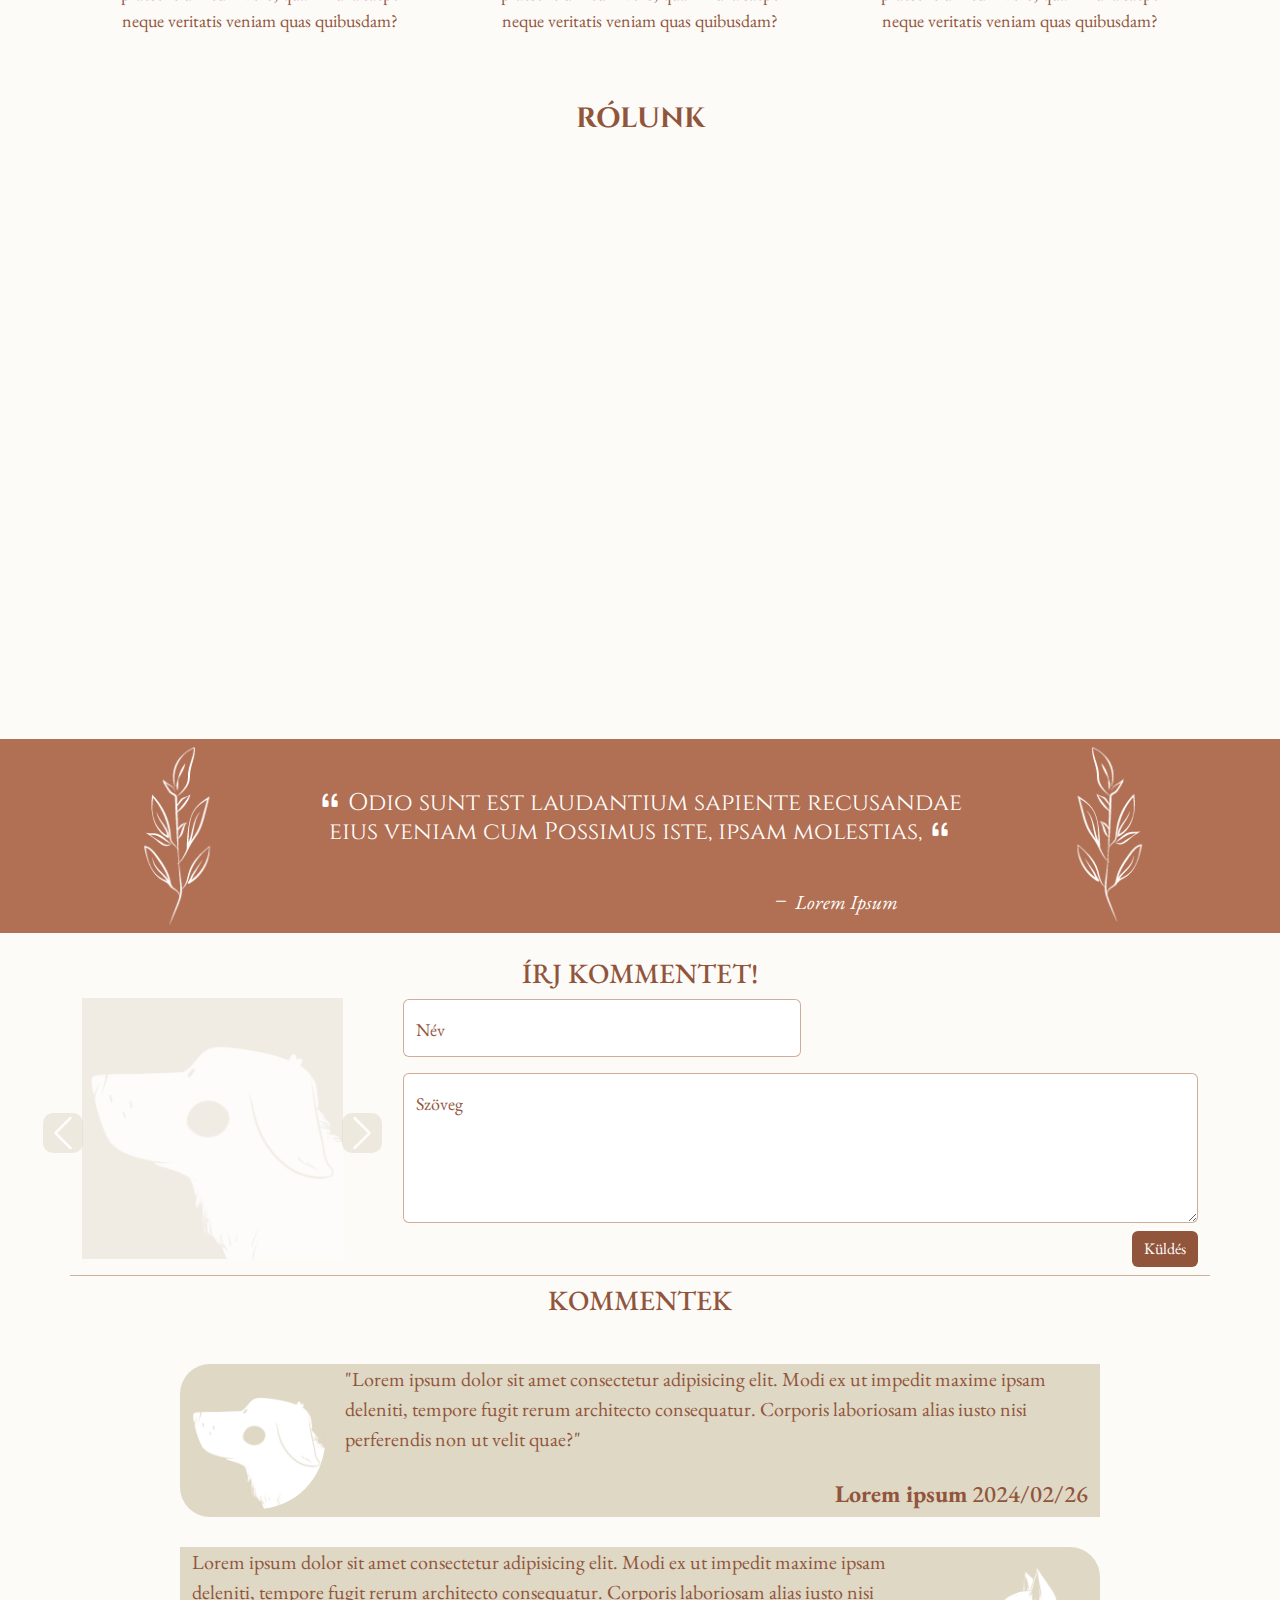
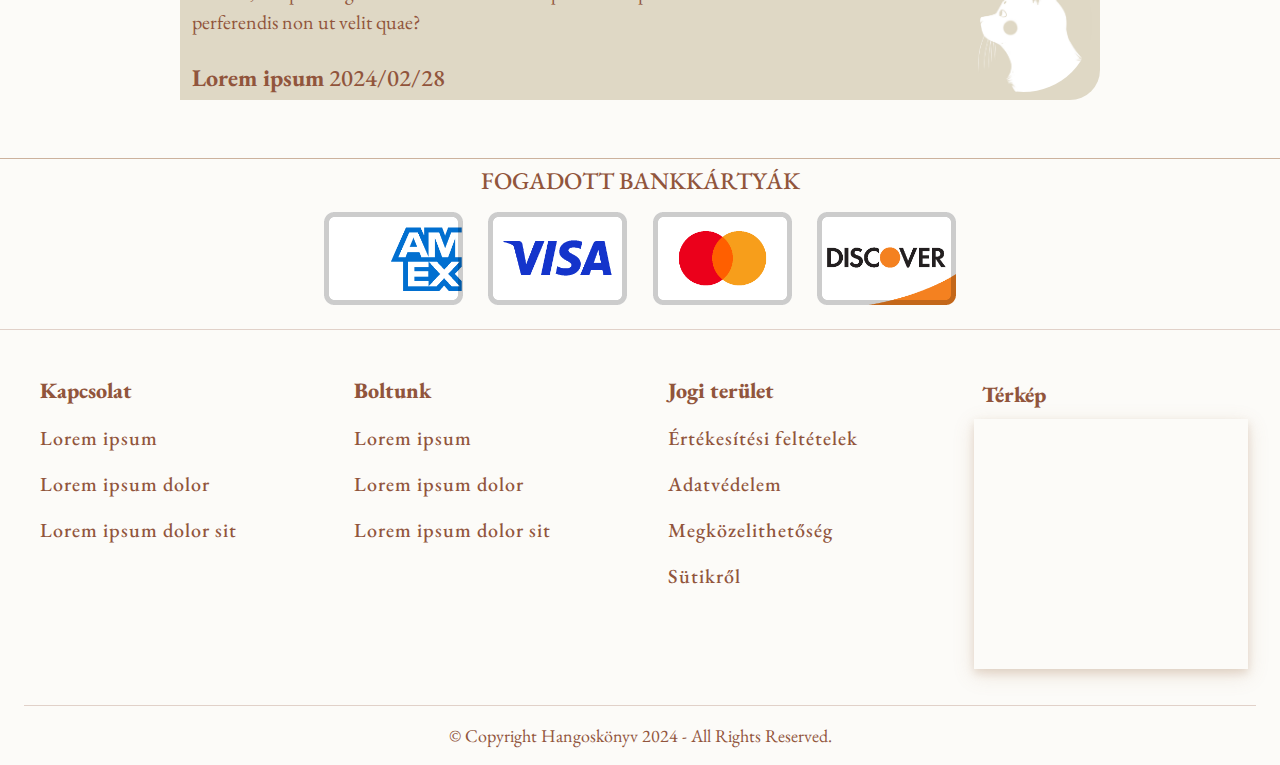
==== commit 1f3f0ce0: "keresősáv kihelyezése - hamburger menünél" ====
--- a/index.html
+++ b/index.html
@@ -20,19 +20,18 @@
                         <a class="navbar-brand" href="index.html"><img src="img/INDEXLOGO.png" alt="LOGO"
                                 width="60px"></a>
                     </div>
-                    <button class="navbar-toggler" type="button" data-bs-toggle="collapse"
+                    <button class="navbar-toggler mb-3" type="button" data-bs-toggle="collapse"
                         data-bs-target="#navbarNavDropdown" aria-controls="navbarNavDropdown" aria-expanded="false"
                         aria-label="Toggle navigation">
                         <span class="navbar-toggler-icon me-auto"></span>
                     </button>
 
-                    <div class="collapse navbar-collapse" id="navbarNavDropdown">
-                        <div
-                            class="logo text-center justify-content-center my-2 d-lg-block d-sm-none d-md-none d-xs-none">
+                    <div class="collapse navbar-collapse col-lg-6" id="navbarNavDropdown">
+                        <div class="logo text-center justify-content-center my-2 d-lg-block d-sm-none d-md-none d-xs-none">
                             <a class="navbar-brand" href="index.html"><img src="img/INDEXLOGO.png" alt="LOGO"
                                     width="60px"></a>
                         </div>
-                        <ul class="navbar-nav text-center ms-auto pt-2">
+                        <ul class="navbar-nav text-center ms-auto">
                             <li class="nav-item">
                                 <a class="nav-link active" href="index.html">Kezdőlap</a>
                             </li>
@@ -46,12 +45,9 @@
                                 <a class="nav-link" href="index.html#aboutus">Rólunk</a>
                             </li>
                         </ul>
-
-                       
-                    <div class="MainSearch my-3 p-0">
-                        <div class="row w-100">
-                            <div class="col-sm-12 col-md-12 col-lg-9">
-                                <div class="input-group">
+                    </div>
+                            <div class="col-sm-12 col-md-12 col-lg-2 d-flex align-items-center p-0">
+                                <div class="input-group me-auto">
                                     <input type="text" class="form-control" placeholder="Keresés..." aria-label="Keresés..." id="searchInput">
                                     <span class="input-group-text" id="SearchBar"><i class="bi bi-search"></i></span>
                                     <div class="row w-100">
@@ -59,16 +55,14 @@
                                     </div>
                                 </div>
                           
-                            <div class="col-sm-12 col-md-12 col-lg-3">
-                                <span class="nav-icons d-flex justify-content-center pt-2">
+                            <div class="col-sm-12 col-md-12 col-lg-1 d-flex align-items-center justify-content-center">
+                                <span class="nav-icons d-flex">
                                     <a href="cart.html"><i class="bi bi-cart3 mx-2"></i></a>
                                     <a data-bs-toggle="offcanvas" href="#bookmarks" role="button"
                                         aria-controls="bookmarks"><i class="bi bi-bookmark-star mx-2"></i></a>
                                 </span>
                             </div>
                             </div>
-                        </div>
-                    </div>
                 </div>
             </div>
         </nav>
--- a/css/style.css
+++ b/css/style.css
@@ -64,6 +64,11 @@
     display: block;
   }
 
+  .form-control {
+    box-shadow: none !important;
+
+}
+
 .publisher-imgs div {
     border-left: 1px solid #a57a568f;
     padding: 0 55px;
@@ -79,7 +84,7 @@
     letter-spacing: 1px;
 }
 
-.nav-link, .index-ad,.quote p, .Top-Audio td,.Top-Audio th,#searchResults li a{
+.nav-link, .index-ad,.quote p, .Top-Audio td,.Top-Audio th,#searchResults li a, .comments p{
     font-size: 20px;
 }
 
@@ -178,7 +183,7 @@
     border: 3px solid #b16f53;
 }
 
-.btn.more, .input-group-text,.quote, .book, .cartList, .cartList td, .cartList th, .suggestions button {
+.btn.more, .input-group-text,.quote, .book, .cartList, .cartList td, .cartList th, .suggestions button, .toast-container .toast {
 background-color: #b16f53!important;
 color: #ffffff!important;
 }
@@ -196,7 +201,7 @@
 }
 
   .form-control, .card, .navbar-toggler{
-    border: 1px solid #aa634485;
+    border: 1px solid #aa634485!important;
     
   }
   .card{
@@ -293,7 +298,7 @@
     background-position: center center;
 }
 
-form button, span.carousel-control-prev-icon, span.carousel-control-next-icon {
+form button, span.carousel-control-prev-icon, span.carousel-control-next-icon,.carousel-indicators button {
     background-color:#91553c !important;
     border: #91553c !important;
 }
@@ -352,10 +357,17 @@
     color: #844429;
 }
 
-.removeBookmark {
+.cartItems .removeItem {
+    background-color: inherit;  
+    padding: 0;
+    border: none;
+    width: 20px;
+}
+
+
+.removeBookmark, .cartNone {
     display: none;
 }
-
 
 @media only screen and (max-width: 1570px) {
     .checkoutCards {
@@ -381,6 +393,16 @@
     }
 }
 
+@media only screen and (max-width: 990px) {
+    .input-group{
+        padding: 20px 0px;
+    }
+    .nav-icons{
+        padding-bottom: 20px;
+        font-size: 24px;
+    }
+}
+
 @media only screen and (max-width: 576px) {
     .container.smallcont {
         width: 100%;
@@ -406,7 +428,9 @@
         width: 50%;
     }
     .shelf img{
-       display: none !important;
-
+       display: none !important; }
+
+    .navbar-collapse .logo{
+        display: none;
     }
 }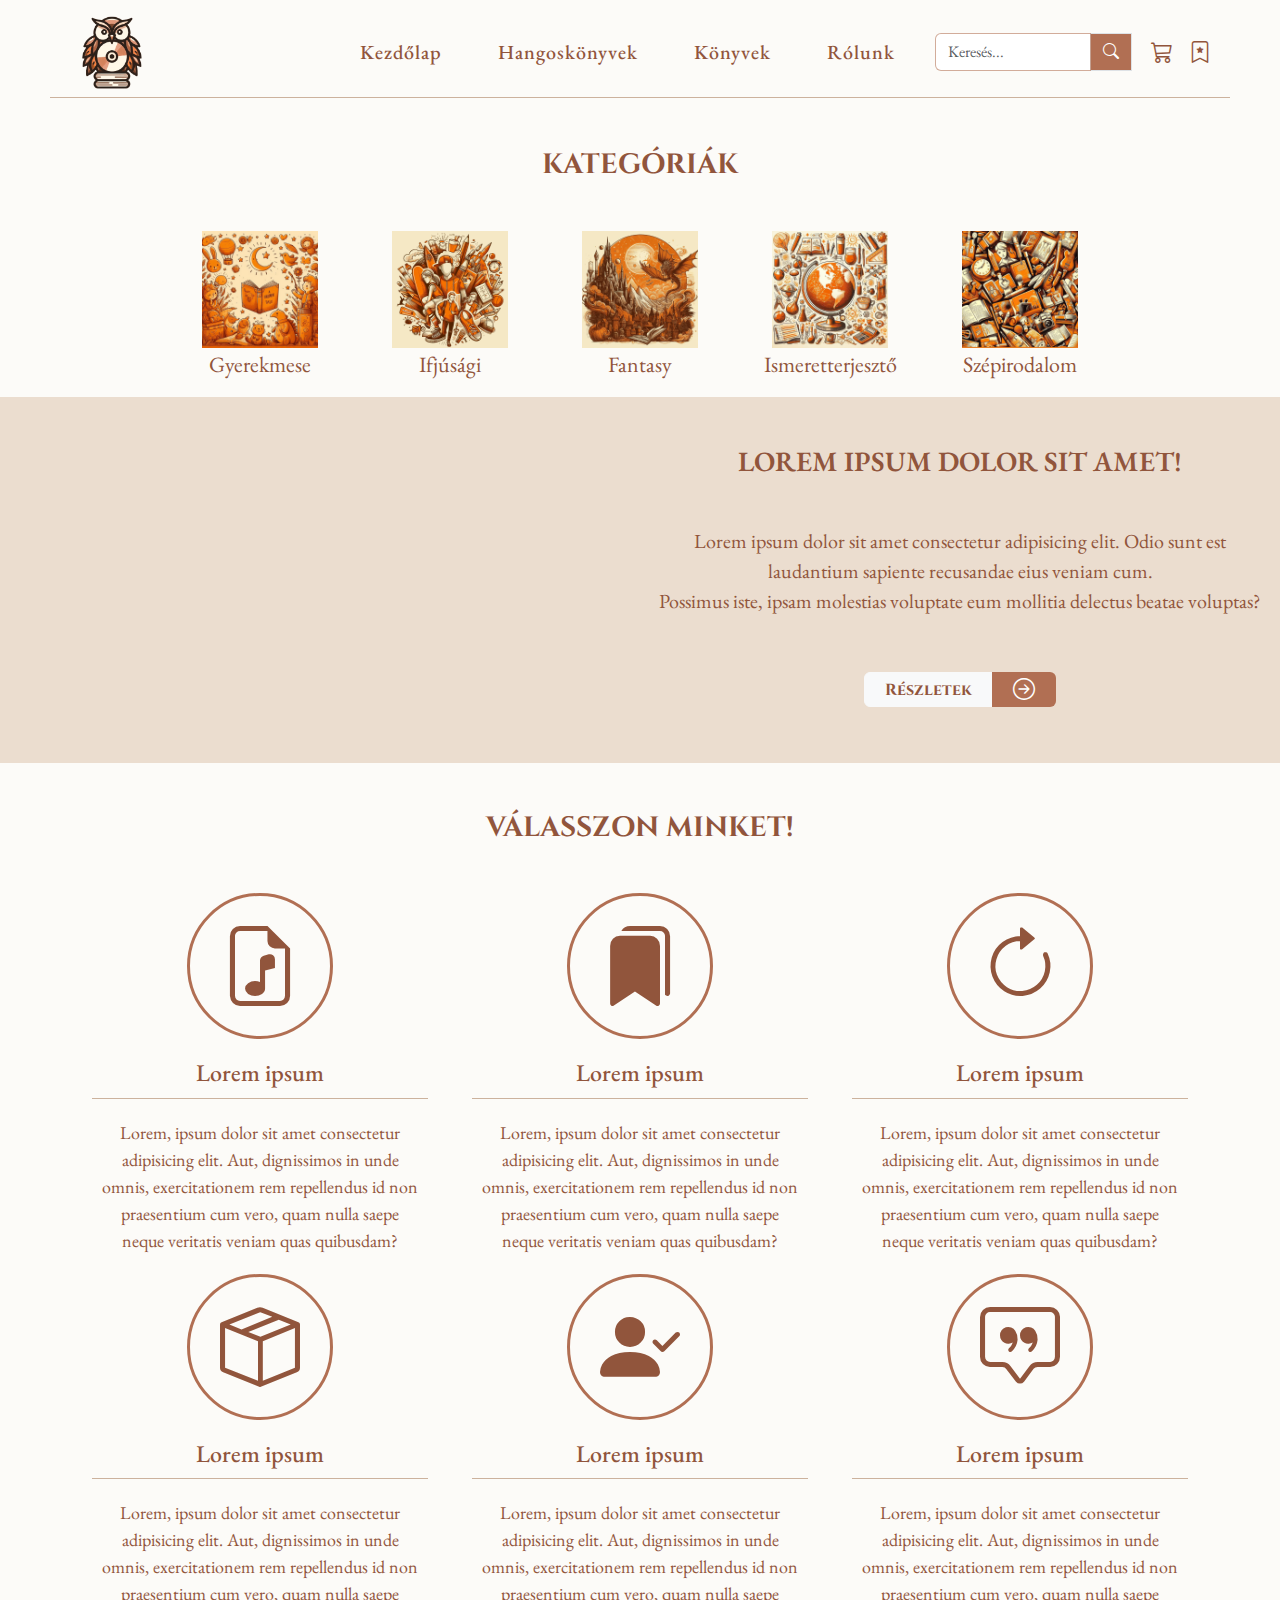
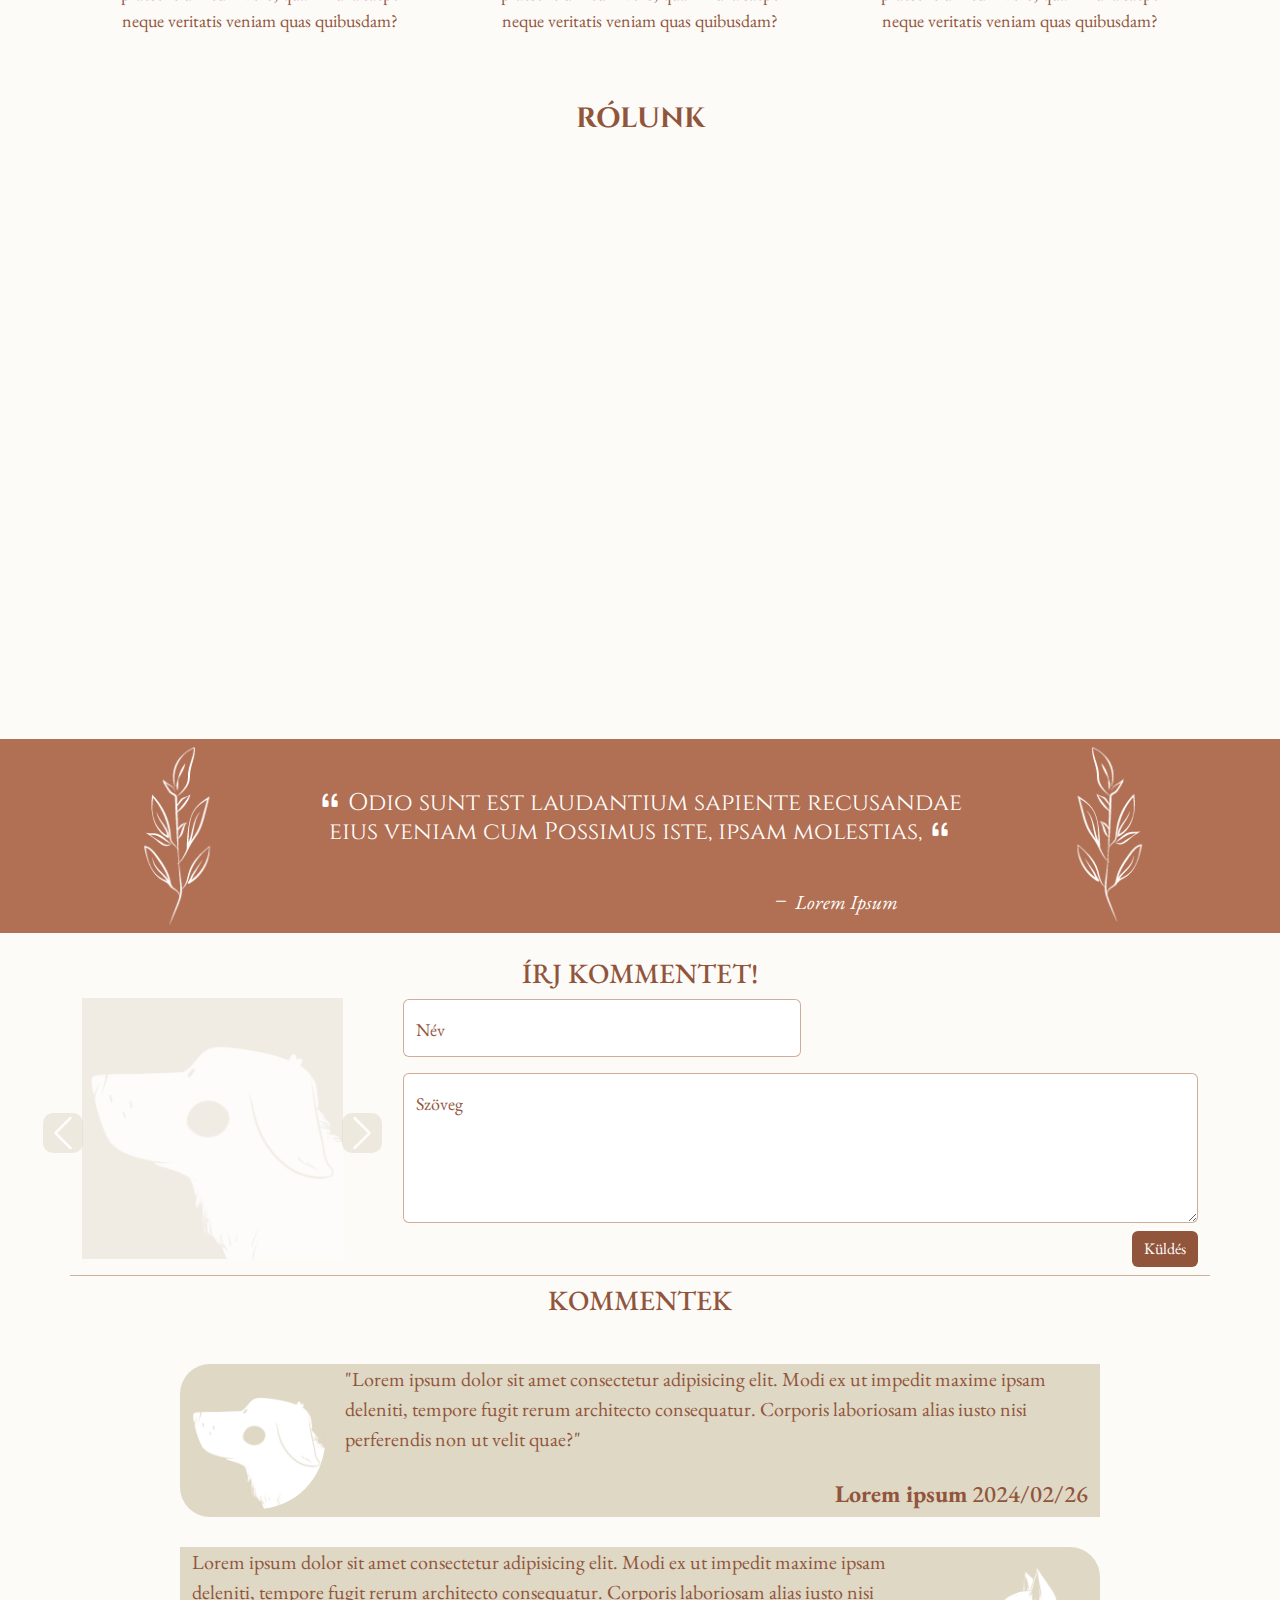
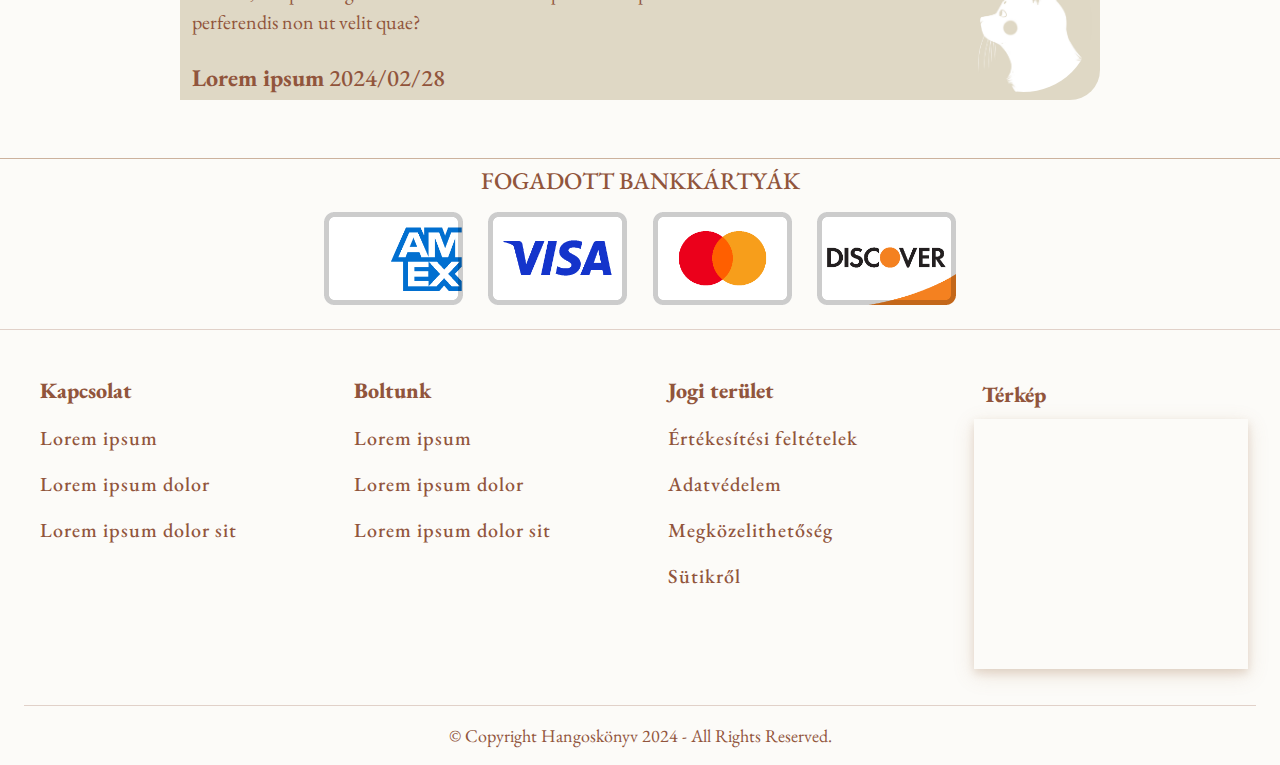
==== commit 8819baa9: "aloldalak - külön html-ből" ====
--- a/index.html
+++ b/index.html
@@ -114,10 +114,11 @@
                         <p class="my-5"> Lorem ipsum dolor sit amet consectetur adipisicing elit. Odio sunt est laudantium sapiente recusandae eius veniam cum. <br>Possimus iste, ipsam
                             molestias voluptate eum mollitia delectus beatae voluptas?</p>
                                     
-                        <div class="btn-group my-2" role="group" aria-label="Basic example">
-                            <button type="button" class="btn btn-light">Részletek</button>
+                        <a href="lit1.html"> <div class="btn-group my-2" role="group" aria-label="Basic example">
+                           <button type="button" class="btn btn-light">Részletek</button>
                             <button type="button" class="btn more"> <i class="bi bi-arrow-right-circle" ></i></button>
                         </div>
+                        </a>
                     </div>
                 </div>
             </div>
@@ -248,7 +249,7 @@
                   </div>
                   <form class="col-lg-9 col-md-8 col-12 ps-sm-5 ps-3 my-auto d-flex flex-column">
                     <div class="form-floating mb-3 ">
-                        <input type="email" class="form-control w-50" id="name" placeholder="">
+                        <input type="text" class="form-control w-50" id="name" placeholder="" onkeydown = "return /[a-zA-Z]/i.test(event.key)" >
                         <label for="name">Név</label>
                       </div>
                       <div class="form-floating">
--- a/css/style.css
+++ b/css/style.css
@@ -179,13 +179,23 @@
 
   }
 
-.suggestions article, .choose-us i::before, .publishers img{
+.suggestions article, .choose-us i::before, .publishers img, .cardSelected {
     border: 3px solid #b16f53;
+}
+
+.cardSelected {
+    border-radius: 5px;
+    background-color: #b16f53;
 }
 
 .btn.more, .input-group-text,.quote, .book, .cartList, .cartList td, .cartList th, .suggestions button, .toast-container .toast {
 background-color: #b16f53!important;
 color: #ffffff!important;
+}
+
+.toast-container .toast a {
+    color: #ffffff!important;
+    font-weight: 700;
 }
 
 .suggestions button {
@@ -304,7 +314,7 @@
 }
 
 .carousel-item img{
-    height: 500px;
+    height: 700px;
     width: 100%;
     object-fit: cover;
     object-position: center;
@@ -369,6 +379,10 @@
     display: none;
 }
 
+.confirmedPurchase {
+    display: none;
+}
+
 @media only screen and (max-width: 1570px) {
     .checkoutCards {
         width: 100% !important;
@@ -391,6 +405,9 @@
     .categories img{
         width: 70%;
     }
+    .carousel-item img{
+        height: 500px;
+    }
 }
 
 @media only screen and (max-width: 990px) {
@@ -401,6 +418,7 @@
         padding-bottom: 20px;
         font-size: 24px;
     }
+   
 }
 
 @media only screen and (max-width: 576px) {
@@ -427,10 +445,15 @@
     .categories img{
         width: 50%;
     }
-    .shelf img{
+    .shelf-row{
        display: none !important; }
 
     .navbar-collapse .logo{
         display: none;
-    }
+    } 
+    
+    .carousel-item img{
+        height: 400px;
+    }
+
 }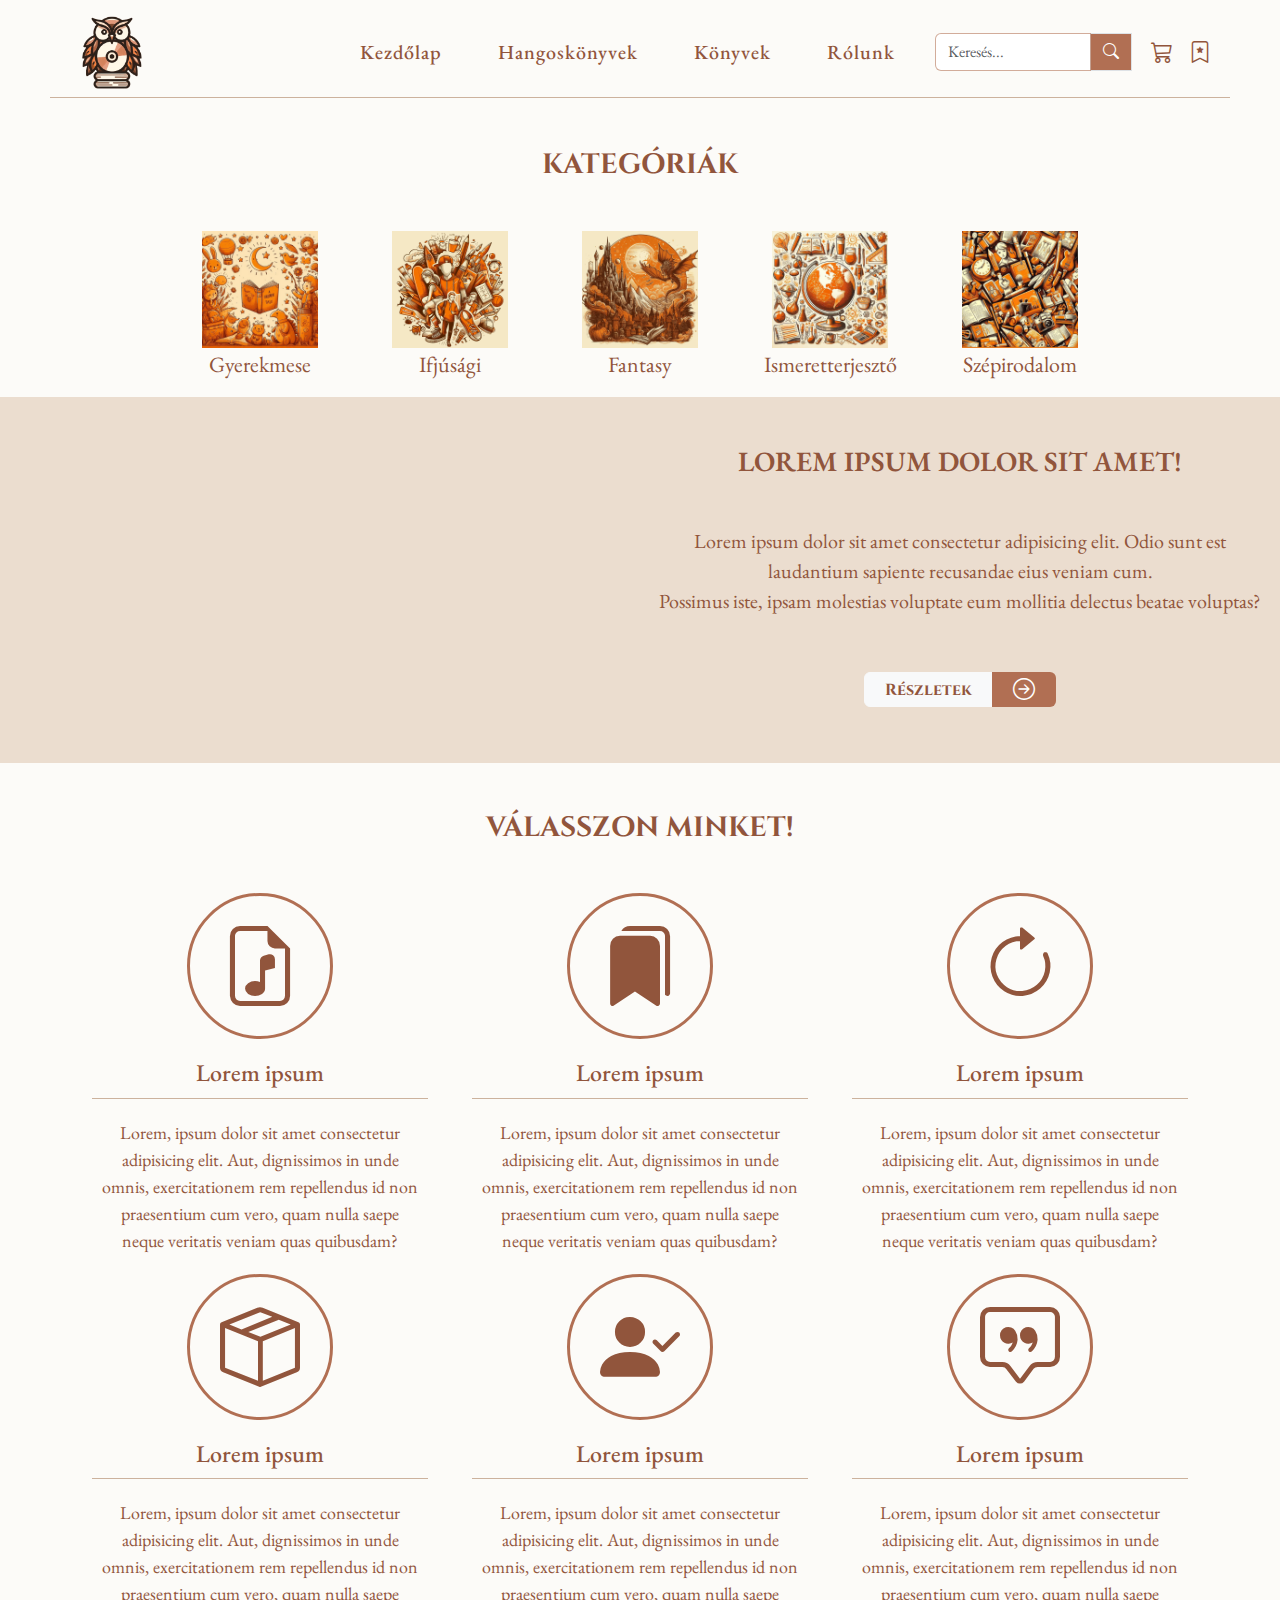
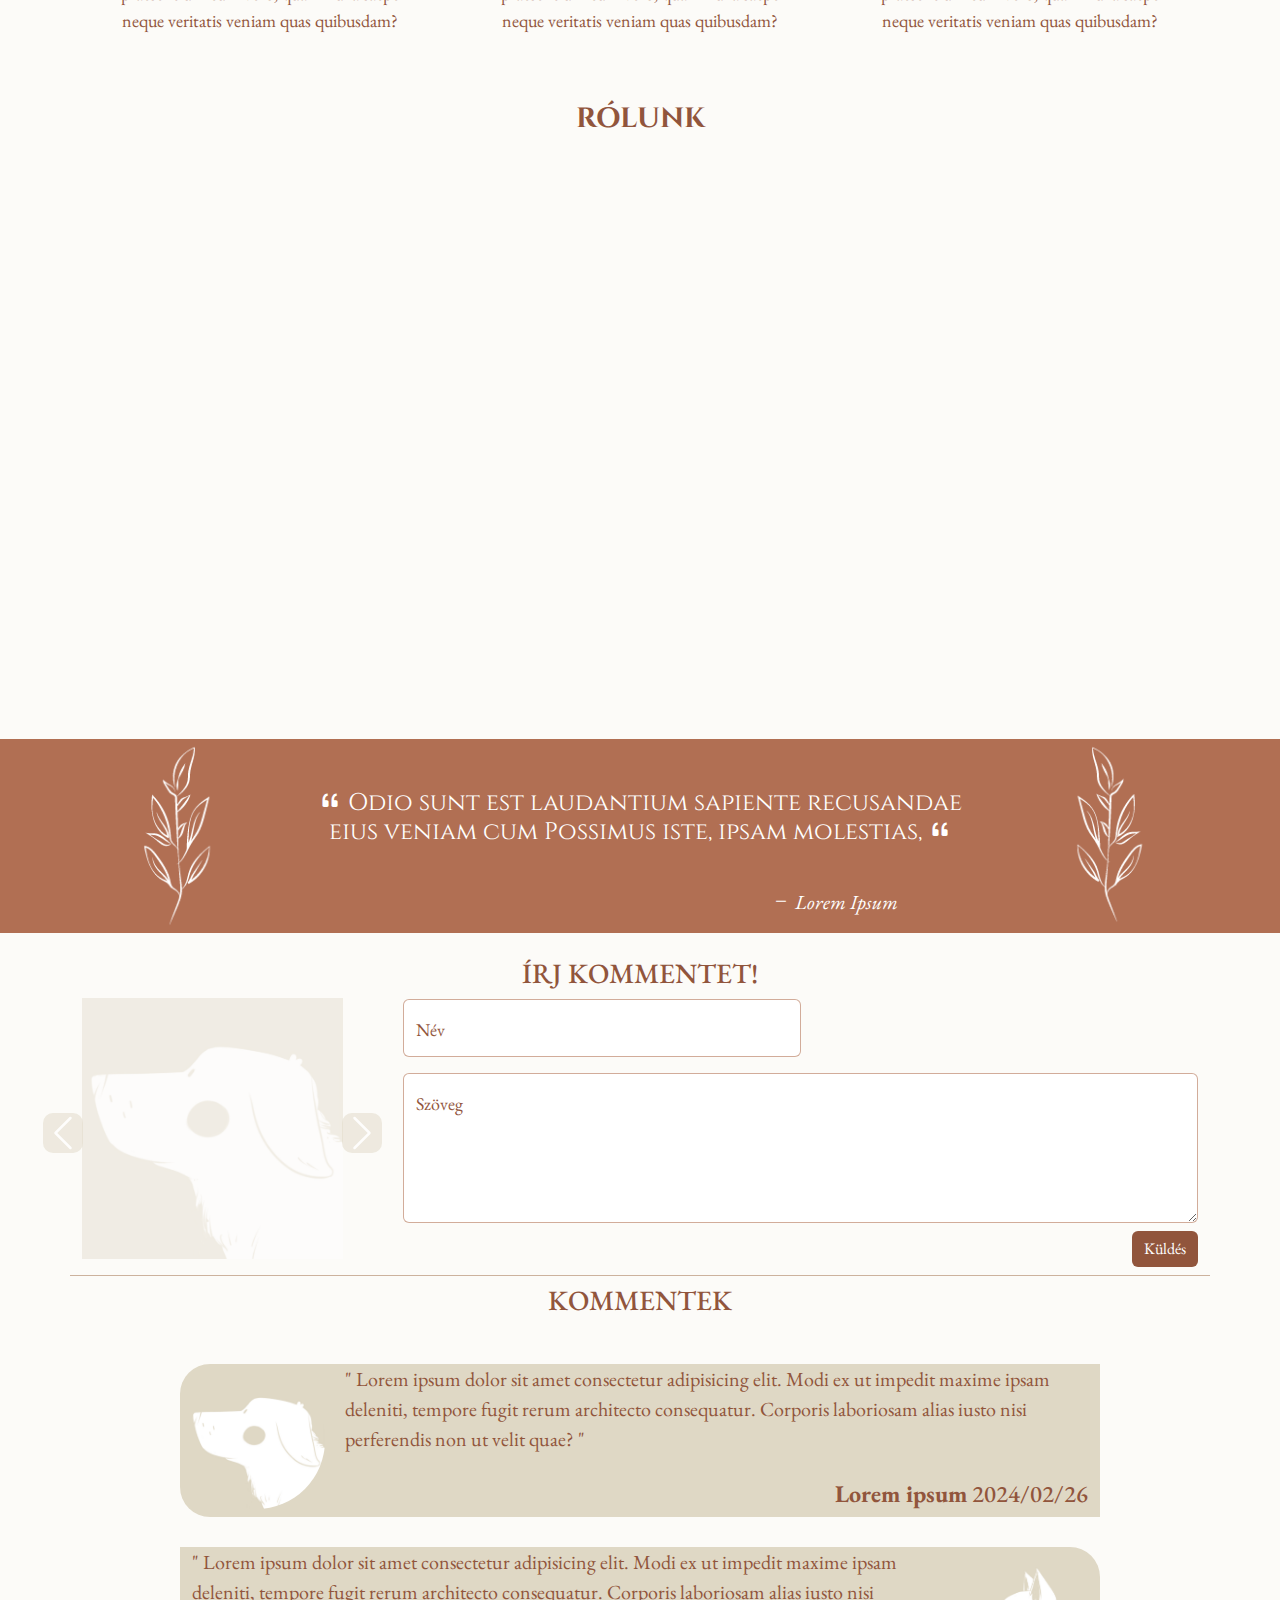
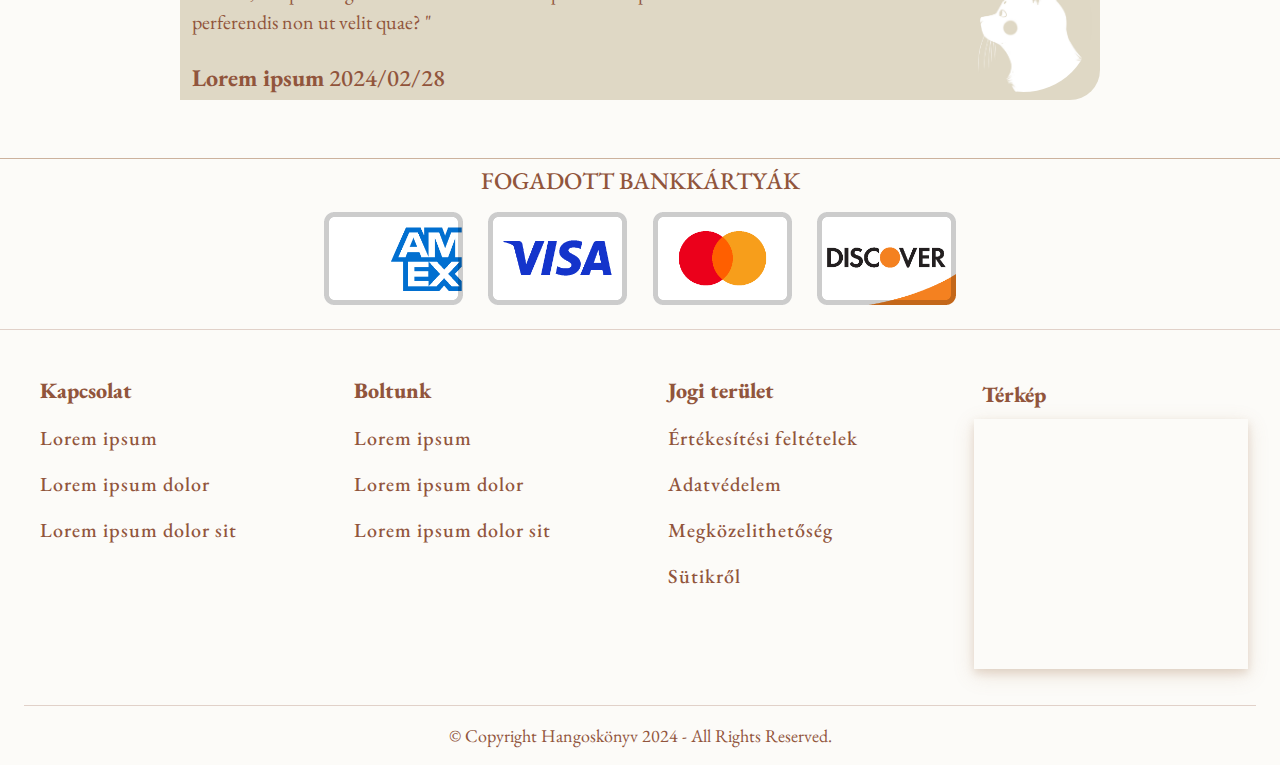
==== commit 6979a583: "Badgek es fixek" ====
--- a/index.html
+++ b/index.html
@@ -27,7 +27,8 @@
                     </button>
 
                     <div class="collapse navbar-collapse col-lg-6" id="navbarNavDropdown">
-                        <div class="logo text-center justify-content-center my-2 d-lg-block d-sm-none d-md-none d-xs-none">
+                        <div
+                            class="logo text-center justify-content-center my-2 d-lg-block d-sm-none d-md-none d-xs-none">
                             <a class="navbar-brand" href="index.html"><img src="img/INDEXLOGO.png" alt="LOGO"
                                     width="60px"></a>
                         </div>
@@ -46,24 +47,26 @@
                             </li>
                         </ul>
                     </div>
-                            <div class="col-sm-12 col-md-12 col-lg-2 d-flex align-items-center p-0">
-                                <div class="input-group me-auto">
-                                    <input type="text" class="form-control" placeholder="Keresés..." aria-label="Keresés..." id="searchInput">
-                                    <span class="input-group-text" id="SearchBar"><i class="bi bi-search"></i></span>
-                                    <div class="row w-100">
-                                        <ul id="searchResults"></ul>  </div>
-                                    </div>
-                                </div>
-                          
-                            <div class="col-sm-12 col-md-12 col-lg-1 d-flex align-items-center justify-content-center">
-                                <span class="nav-icons d-flex">
-                                    <a href="cart.html"><i class="bi bi-cart3 mx-2"></i></a>
-                                    <a data-bs-toggle="offcanvas" href="#bookmarks" role="button"
-                                        aria-controls="bookmarks"><i class="bi bi-bookmark-star mx-2"></i></a>
-                                </span>
+                    <div class="col-sm-12 col-md-12 col-lg-2 d-flex align-items-center p-0">
+                        <div class="input-group me-auto">
+                            <input type="text" class="form-control" placeholder="Keresés..." aria-label="Keresés..."
+                                id="searchInput">
+                            <span class="input-group-text" id="SearchBar"><i class="bi bi-search"></i></span>
+                            <div class="row w-100">
+                                <ul id="searchResults"></ul>
                             </div>
-                            </div>
-                </div>
+                        </div>
+                    </div>
+
+                    <div class="col-sm-12 col-md-12 col-lg-1 d-flex align-items-center justify-content-center">
+                        <span class="nav-icons d-flex">
+                            <a href="cart.html" class="position-relative"><i class="bi bi-cart3 mx-2"></i><span id="cartBadge" class="position-absolute translate-middle badge rounded-pill"></span></a>
+                            <a data-bs-toggle="offcanvas" href="#bookmarks" role="button" aria-controls="bookmarks"><i
+                                    class="bi bi-bookmark-star mx-2"></i></a>
+                        </span>
+                    </div>
+                </div>
+            </div>
             </div>
         </nav>
     </header>
@@ -74,28 +77,33 @@
                 <h3 class="text-center">Kategóriák</h3>
                 <div class="row d-flex justify-content-center text-center">
                     <div class="col-lg-2 col-md-4 categories-card">
-                        <a href="categories.html#ForKids"><img src="img/children-category.png" alt="Gyerekeknek" title="Gyerek kategória" width="100%"></a>
+                        <a href="categories.html#ForKids"><img src="img/children-category.png" alt="Gyerekeknek"
+                                title="Gyerek kategória" width="100%"></a>
                         <p> Gyerekmese </p>
                     </div>
 
                     <div class="col-lg-2 col-md-4 categories-card ">
-                        <a href="categories.html#Youth"><img src="img/teen-category.png" alt="Fiataloknak" title="Ifjúsági kategória" width="100%"></a>
+                        <a href="categories.html#Youth"><img src="img/teen-category.png" alt="Fiataloknak"
+                                title="Ifjúsági kategória" width="100%"></a>
                         <p> Ifjúsági </p>
                     </div>
 
                     <div class="col-lg-2 col-md-4 categories-card ">
-                        <a href="categories.html#Fantasy"><img src="img/fantasy-category.png" alt="Fantasy kedvelőknek" title="Fantasy kategória" width="100%"></a>
+                        <a href="categories.html#Fantasy"><img src="img/fantasy-category.png" alt="Fantasy kedvelőknek"
+                                title="Fantasy kategória" width="100%"></a>
                         <p> Fantasy </p>
                     </div>
 
                     <div class="col-lg-2 col-md-4  categories-card ">
-                        <a href="categories.html#Sience"><img src="img/sience-category.png" alt="Tudományos ismeretek" title="Ismeretterjesztő kategória" width="100%"></a>
+                        <a href="categories.html#Sience"><img src="img/sience-category.png" alt="Tudományos ismeretek"
+                                title="Ismeretterjesztő kategória" width="100%"></a>
                         <p> Ismeretterjesztő </p>
 
                     </div>
 
                     <div class="col-lg-2 col-md-4 categories-card ">
-                        <a href="categories.html#Fiction"><img src="img/fiction-category.png" alt="Költemények" title="Szépirodalom kategória" width="100%"></a>
+                        <a href="categories.html#Fiction"><img src="img/fiction-category.png" alt="Költemények"
+                                title="Szépirodalom kategória" width="100%"></a>
                         <p> Szépirodalom </p>
                     </div>
                 </div>
@@ -111,14 +119,14 @@
 
                     <div class="col-md-12 col-lg-6 col-sm-12 my-5">
                         <h3> Lorem ipsum dolor sit amet!</h3>
-                        <p class="my-5"> Lorem ipsum dolor sit amet consectetur adipisicing elit. Odio sunt est laudantium sapiente recusandae eius veniam cum. <br>Possimus iste, ipsam
+                        <p class="my-5"> Lorem ipsum dolor sit amet consectetur adipisicing elit. Odio sunt est
+                            laudantium sapiente recusandae eius veniam cum. <br>Possimus iste, ipsam
                             molestias voluptate eum mollitia delectus beatae voluptas?</p>
-                                    
-                        <a href="lit1.html"> <div class="btn-group my-2" role="group" aria-label="Basic example">
-                           <button type="button" class="btn btn-light">Részletek</button>
-                            <button type="button" class="btn more"> <i class="bi bi-arrow-right-circle" ></i></button>
-                        </div>
-                        </a>
+
+                        <div class="btn-group my-2" role="group" aria-label="Basic example">
+                            <button type="button" class="btn btn-light">Részletek</button>
+                            <button type="button" class="btn more"> <i class="bi bi-arrow-right-circle"></i></button>
+                        </div>
                     </div>
                 </div>
             </div>
@@ -138,7 +146,8 @@
                             <i class="bi bi-file-earmark-music d-block"></i>
                             <h4>Lorem ipsum</h4>
                             <p>Lorem, ipsum dolor sit amet consectetur adipisicing elit. Aut, dignissimos in unde omnis,
-                                exercitationem rem repellendus id non praesentium cum vero, quam nulla saepe neque veritatis
+                                exercitationem rem repellendus id non praesentium cum vero, quam nulla saepe neque
+                                veritatis
                                 veniam quas quibusdam?</p>
                         </div>
                     </div>
@@ -148,7 +157,8 @@
                             <i class="bi bi-bookmarks-fill d-block"></i>
                             <h4>Lorem ipsum</h4>
                             <p>Lorem, ipsum dolor sit amet consectetur adipisicing elit. Aut, dignissimos in unde omnis,
-                                exercitationem rem repellendus id non praesentium cum vero, quam nulla saepe neque veritatis
+                                exercitationem rem repellendus id non praesentium cum vero, quam nulla saepe neque
+                                veritatis
                                 veniam quas quibusdam?</p>
                         </div>
                     </div>
@@ -158,7 +168,8 @@
                             <i class="bi bi-arrow-clockwise d-block"></i>
                             <h4>Lorem ipsum</h4>
                             <p>Lorem, ipsum dolor sit amet consectetur adipisicing elit. Aut, dignissimos in unde omnis,
-                                exercitationem rem repellendus id non praesentium cum vero, quam nulla saepe neque veritatis
+                                exercitationem rem repellendus id non praesentium cum vero, quam nulla saepe neque
+                                veritatis
                                 veniam quas quibusdam?</p>
                         </div>
                     </div>
@@ -167,7 +178,8 @@
                             <i class="bi bi-box-seam d-block"></i>
                             <h4>Lorem ipsum</h4>
                             <p>Lorem, ipsum dolor sit amet consectetur adipisicing elit. Aut, dignissimos in unde omnis,
-                                exercitationem rem repellendus id non praesentium cum vero, quam nulla saepe neque veritatis
+                                exercitationem rem repellendus id non praesentium cum vero, quam nulla saepe neque
+                                veritatis
                                 veniam quas quibusdam?</p>
                         </div>
                     </div>
@@ -176,7 +188,8 @@
                             <i class="bi bi-person-check-fill d-block"></i>
                             <h4>Lorem ipsum</h4>
                             <p>Lorem, ipsum dolor sit amet consectetur adipisicing elit. Aut, dignissimos in unde omnis,
-                                exercitationem rem repellendus id non praesentium cum vero, quam nulla saepe neque veritatis
+                                exercitationem rem repellendus id non praesentium cum vero, quam nulla saepe neque
+                                veritatis
                                 veniam quas quibusdam?</p>
                         </div>
                     </div>
@@ -186,39 +199,43 @@
                             <i class="bi bi-chat-square-quote d-block"></i>
                             <h4>Lorem ipsum</h4>
                             <p>Lorem, ipsum dolor sit amet consectetur adipisicing elit. Aut, dignissimos in unde omnis,
-                                exercitationem rem repellendus id non praesentium cum vero, quam nulla saepe neque veritatis
-                                veniam quas quibusdam?</p>
-                        </div>
-                    </div>
-                </div>
-            </div>
-        </section>
-
-       <!-- VIDEÓS RÉSZ: AD-BLOCKER nélkül nem ír ki hibát -->
-        
+                                exercitationem rem repellendus id non praesentium cum vero, quam nulla saepe neque
+                                veritatis
+                                veniam quas quibusdam?</p>
+                        </div>
+                    </div>
+                </div>
+            </div>
+        </section>
+
+        <!-- VIDEÓS RÉSZ: AD-BLOCKER nélkül nem ír ki hibát -->
+
         <section id="aboutus" class="AboutUs">
             <div class="container my-5">
                 <div class="row text-center">
                     <h3 class="mb-5">Rólunk</h3>
                     <div>
-                         <div class="embed-responsive embed-responsive-16by9">
-                            <iframe class="embed-responsive-item" src="https://www.youtube.com/embed/DVEUcbPkb-c?si=b0ajxw1vz4PFB5ii" width="100%" height="500"></iframe>
-                        </div>
-                    </div>  
-                </div>
-            </div>
-                
+                        <div class="embed-responsive embed-responsive-16by9">
+                            <iframe class="embed-responsive-item"
+                                src="https://www.youtube.com/embed/DVEUcbPkb-c?si=b0ajxw1vz4PFB5ii" width="100%"
+                                height="500"></iframe>
+                        </div>
+                    </div>
+                </div>
+            </div>
+
 
             <div class="container-fluid quote">
                 <div class="row align-items-center d-flex">
                     <div class="col-md-12 col-lg-12 col-sm-12 justify-content-center">
-                        <h4 class="text-center"> <i class="bi bi-quote"></i>  Odio sunt est laudantium sapiente recusandae <br> eius veniam cum 
-                                Possimus iste, ipsam molestias, <i class="bi bi-quote"></i></h4>  
-                    </div>
-
-                    <div class="col-md-11 col-lg-9 col-sm-12 justify-content-end">            
-                      <p> <i class="bi bi-dash"></i> Lorem Ipsum</p>          
-                    </div>      
+                        <h4 class="text-center"> <i class="bi bi-quote"></i> Odio sunt est laudantium sapiente
+                            recusandae <br> eius veniam cum
+                            Possimus iste, ipsam molestias, <i class="bi bi-quote"></i></h4>
+                    </div>
+
+                    <div class="col-md-11 col-lg-9 col-sm-12 justify-content-end">
+                        <p> <i class="bi bi-dash"></i> Lorem Ipsum</p>
+                    </div>
                 </div>
             </div>
         </section>
@@ -226,54 +243,67 @@
         <section class="container pt-4 pb-2 comment">
             <h3 class="text-center">Írj kommentet!</h3>
             <div class="row">
-                <div id="carouselExampleFade" class="carousel slide carousel-fade col-lg-3 col-md-4 col-12 my-auto pb-2">
+                <div id="carouselExampleFade"
+                    class="carousel slide carousel-fade col-lg-3 col-md-4 col-12 my-auto pb-2">
                     <div class="carousel-inner">
-                      <div class="carousel-item active"> 
-                        <img src="img/profile1.jpg" class="d-block w-100 h-auto" alt="Kutya profilkép" title="Kutya">
-                      </div>
-                      <div class="carousel-item">
-                        <img src="img/profile2.jpg" class="d-block w-100 h-auto" alt="Macska profilkép" title="Macska">
-                      </div>
-                      <div class="carousel-item">
-                        <img src="img/profile3.png" class="d-block w-100 h-auto" alt="Nyúl profilkép" title="Nyuszi">
-                      </div>
-                    </div>
-                    <button class="carousel-control-prev" type="button" data-bs-target="#carouselExampleFade" data-bs-slide="prev">
-                      <span class="carousel-control-prev-icon" aria-hidden="true"></span>
-                      <span class="visually-hidden">Previous</span>
+                        <div class="carousel-item active">
+                            <img src="img/profile1.jpg" class="d-block w-100 h-auto" alt="Kutya profilkép"
+                                title="Kutya">
+                        </div>
+                        <div class="carousel-item">
+                            <img src="img/profile2.jpg" class="d-block w-100 h-auto" alt="Macska profilkép"
+                                title="Macska">
+                        </div>
+                        <div class="carousel-item">
+                            <img src="img/profile3.png" class="d-block w-100 h-auto" alt="Nyúl profilkép"
+                                title="Nyuszi">
+                        </div>
+                    </div>
+                    <button class="carousel-control-prev" type="button" data-bs-target="#carouselExampleFade"
+                        data-bs-slide="prev">
+                        <span class="carousel-control-prev-icon" aria-hidden="true"></span>
+                        <span class="visually-hidden">Previous</span>
                     </button>
-                    <button class="carousel-control-next" type="button" data-bs-target="#carouselExampleFade" data-bs-slide="next">
-                      <span class="carousel-control-next-icon" aria-hidden="true"></span>
-                      <span class="visually-hidden">Next</span>
+                    <button class="carousel-control-next" type="button" data-bs-target="#carouselExampleFade"
+                        data-bs-slide="next">
+                        <span class="carousel-control-next-icon" aria-hidden="true"></span>
+                        <span class="visually-hidden">Next</span>
                     </button>
-                  </div>
-                  <form class="col-lg-9 col-md-8 col-12 ps-sm-5 ps-3 my-auto d-flex flex-column">
+                </div>
+                <form class="col-lg-9 col-md-8 col-12 ps-sm-5 ps-3 my-auto d-flex flex-column">
                     <div class="form-floating mb-3 ">
-                        <input type="text" class="form-control w-50" id="name" placeholder="" onkeydown = "return /[a-zA-Z]/i.test(event.key)" >
+                        <input type="email" class="form-control w-50" id="name" placeholder="">
                         <label for="name">Név</label>
-                      </div>
-                      <div class="form-floating">
-                        <textarea class="form-control" placeholder="Leave a comment here" id="comment" style="height: 150px"></textarea>
+                    </div>
+                    <div class="form-floating">
+                        <textarea class="form-control" placeholder="Leave a comment here" id="comment"
+                            style="height: 150px"></textarea>
                         <label for="comment">Szöveg</label>
-                      </div>
+                    </div>
                     <button type="submit" class="ms-auto btn btn-primary mt-2" onclick="addComment()">Küldés</button>
-                  </form>
+                </form>
             </div>
         </section>
         <section class="container mt-2 smallcont">
             <h3 class="text-center">Kommentek</h3>
             <div class="comments p-2" id="commentsContainer">
                 <article class="row">
-                    <div class="col-md-2 col-sm-4 col-12 p-2 img-holder me-auto my-auto"><img src="img/profile1.jpg" alt="Kutya profilkép" title="Lorem ipsum"></div>
+                    <div class="col-md-2 col-sm-4 col-12 p-2 img-holder me-auto my-auto"><img src="img/profile1.jpg"
+                            alt="Kutya profilkép" title="Lorem ipsum"></div>
                     <div class="col-md-10 col-sm-8 col-12 d-flex flex-column">
-                        <p>"Lorem ipsum dolor sit amet consectetur adipisicing elit. Modi ex ut impedit maxime ipsam deleniti, tempore fugit rerum architecto consequatur. Corporis laboriosam alias iusto nisi perferendis non ut velit quae?"</p>
+                        <p>" Lorem ipsum dolor sit amet consectetur adipisicing elit. Modi ex ut impedit maxime ipsam
+                            deleniti, tempore fugit rerum architecto consequatur. Corporis laboriosam alias iusto nisi
+                            perferendis non ut velit quae? "</p>
                         <h4 class="text-end mt-auto"><strong>Lorem ipsum</strong> 2024/02/26</h4>
                     </div>
                 </article>
                 <article class="row">
-                    <div class="col-md-2 col-sm-4 col-12 p-2 img-holder order-sm-2 order-1 ms-auto my-auto"><img src="img/profile2.jpg" alt="Kutya profilkép" title="Lorem ipsum"></div>
-                    <div class="col-md-10 col-sm-8 col-12 order-sm-1 order-2 d-flex flex-column">    
-                        <p>Lorem ipsum dolor sit amet consectetur adipisicing elit. Modi ex ut impedit maxime ipsam deleniti, tempore fugit rerum architecto consequatur. Corporis laboriosam alias iusto nisi perferendis non ut velit quae?</p>
+                    <div class="col-md-2 col-sm-4 col-12 p-2 img-holder order-sm-2 order-1 ms-auto my-auto"><img
+                            src="img/profile2.jpg" alt="Kutya profilkép" title="Lorem ipsum"></div>
+                    <div class="col-md-10 col-sm-8 col-12 order-sm-1 order-2 d-flex flex-column">
+                        <p>" Lorem ipsum dolor sit amet consectetur adipisicing elit. Modi ex ut impedit maxime ipsam
+                            deleniti, tempore fugit rerum architecto consequatur. Corporis laboriosam alias iusto nisi
+                            perferendis non ut velit quae? "</p>
                         <h4 class="mt-auto"><strong>Lorem ipsum</strong> 2024/02/28</h4>
                     </div>
                 </article>
@@ -356,7 +386,10 @@
             </div>
             <div class="col-12 col-lg-3 pt-4 map d-flex flex-column">
                 <a class="navbar-brand" href="#">Térkép</a>
-                <iframe src="https://www.google.com/maps/embed?pb=!1m18!1m12!1m3!1d2691.4176548340197!2d18.38548757633416!3d47.579117889874915!2m3!1f0!2f0!3f0!3m2!1i1024!2i768!4f13.1!3m3!1m2!1s0x476a40c530f93685%3A0x7ccc44f96f526432!2zQsOhbmtpIERvbsOhdCBUSVNaSyBLw7Z6cG9udGkgS8OpcHrFkWhlbHk!5e0!3m2!1sit!2sae!4v1708256215495!5m2!1sit!2sae" width="600" height="450" style="border:0;" allowfullscreen="" loading="lazy" referrerpolicy="no-referrer-when-downgrade"></iframe>
+                <iframe
+                    src="https://www.google.com/maps/embed?pb=!1m18!1m12!1m3!1d2691.4176548340197!2d18.38548757633416!3d47.579117889874915!2m3!1f0!2f0!3f0!3m2!1i1024!2i768!4f13.1!3m3!1m2!1s0x476a40c530f93685%3A0x7ccc44f96f526432!2zQsOhbmtpIERvbsOhdCBUSVNaSyBLw7Z6cG9udGkgS8OpcHrFkWhlbHk!5e0!3m2!1sit!2sae!4v1708256215495!5m2!1sit!2sae"
+                    width="600" height="450" style="border:0;" allowfullscreen="" loading="lazy"
+                    referrerpolicy="no-referrer-when-downgrade"></iframe>
             </div>
             <div>
                 <hr>
@@ -377,7 +410,7 @@
 
     <script src="js/bootstrap.bundle.min.js"></script>
     <script src="js/script.js"></script>
-  
+
 </body>
 
 </html>--- a/css/style.css
+++ b/css/style.css
@@ -180,7 +180,7 @@
   }
 
 .suggestions article, .choose-us i::before, .publishers img, .cardSelected {
-    border: 3px solid #b16f53;
+    border: 3px solid #b16f53 !important;
 }
 
 .cardSelected {
@@ -191,6 +191,10 @@
 .btn.more, .input-group-text,.quote, .book, .cartList, .cartList td, .cartList th, .suggestions button, .toast-container .toast {
 background-color: #b16f53!important;
 color: #ffffff!important;
+}
+
+.toast-container #checkoutFail {
+    background-color: #dc3545 !important
 }
 
 .toast-container .toast a {
@@ -265,8 +269,12 @@
     font-size: 20px;
 }
 
-.cards img:hover {
+.cards img:hover, .checkoutCards div:hover {
     filter: drop-shadow(0 0 10px rgba(165, 122, 86, 0.25));
+}
+
+.addBookmark:hover, .removeBookmark:hover, .addToCart:hover {
+    filter: drop-shadow(0 0 10px rgba(5, 5, 5, 0.25));
 }
 
 footer a {
@@ -375,13 +383,22 @@
 }
 
 
-.removeBookmark, .cartNone {
+.removeBookmark, .cartNone, .confirmedPurchase, .couponActivate, .couponRow {
     display: none;
 }
 
-.confirmedPurchase {
+.couponActivate {
+    color: #33b87a;
+}
+
+.position-relative span {
     display: none;
-}
+    font-size: 12px;
+    top: 85%;
+    left: 85%;
+    background-color: #b16f53;
+}
+
 
 @media only screen and (max-width: 1570px) {
     .checkoutCards {
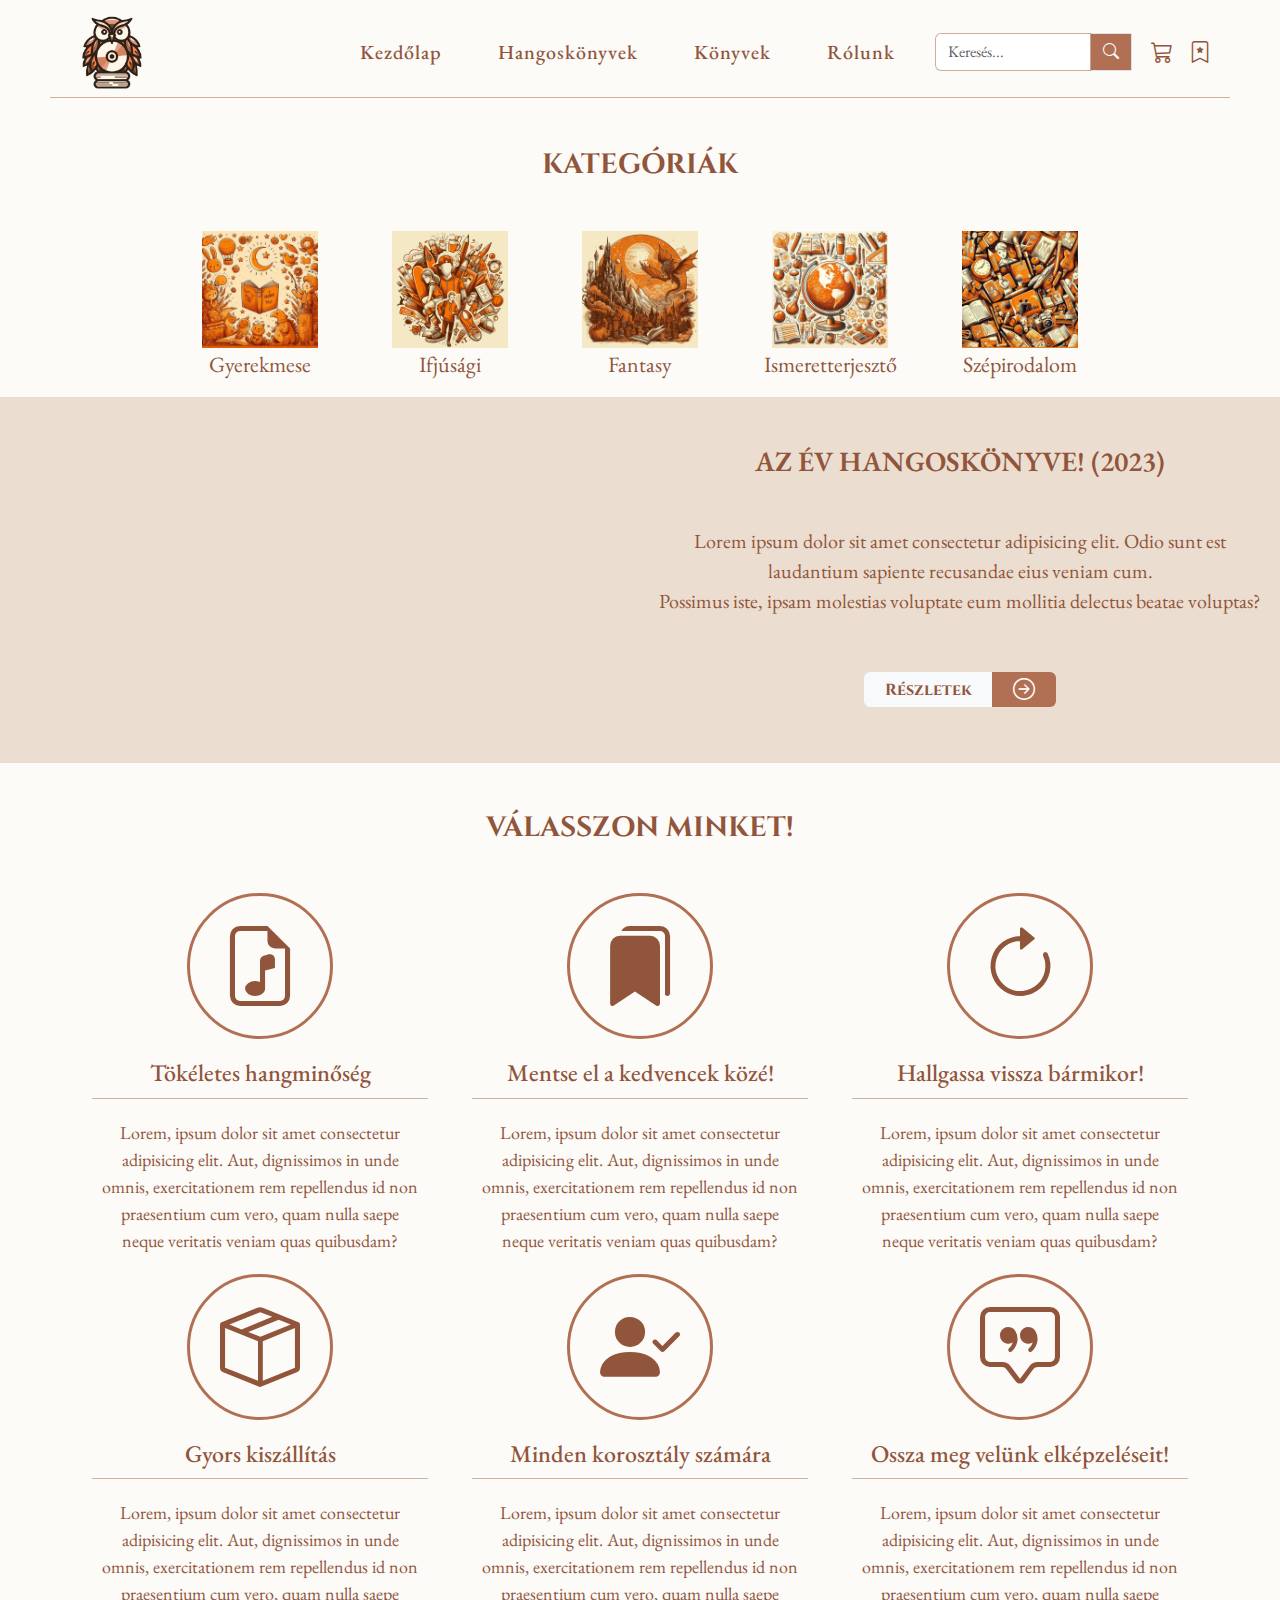
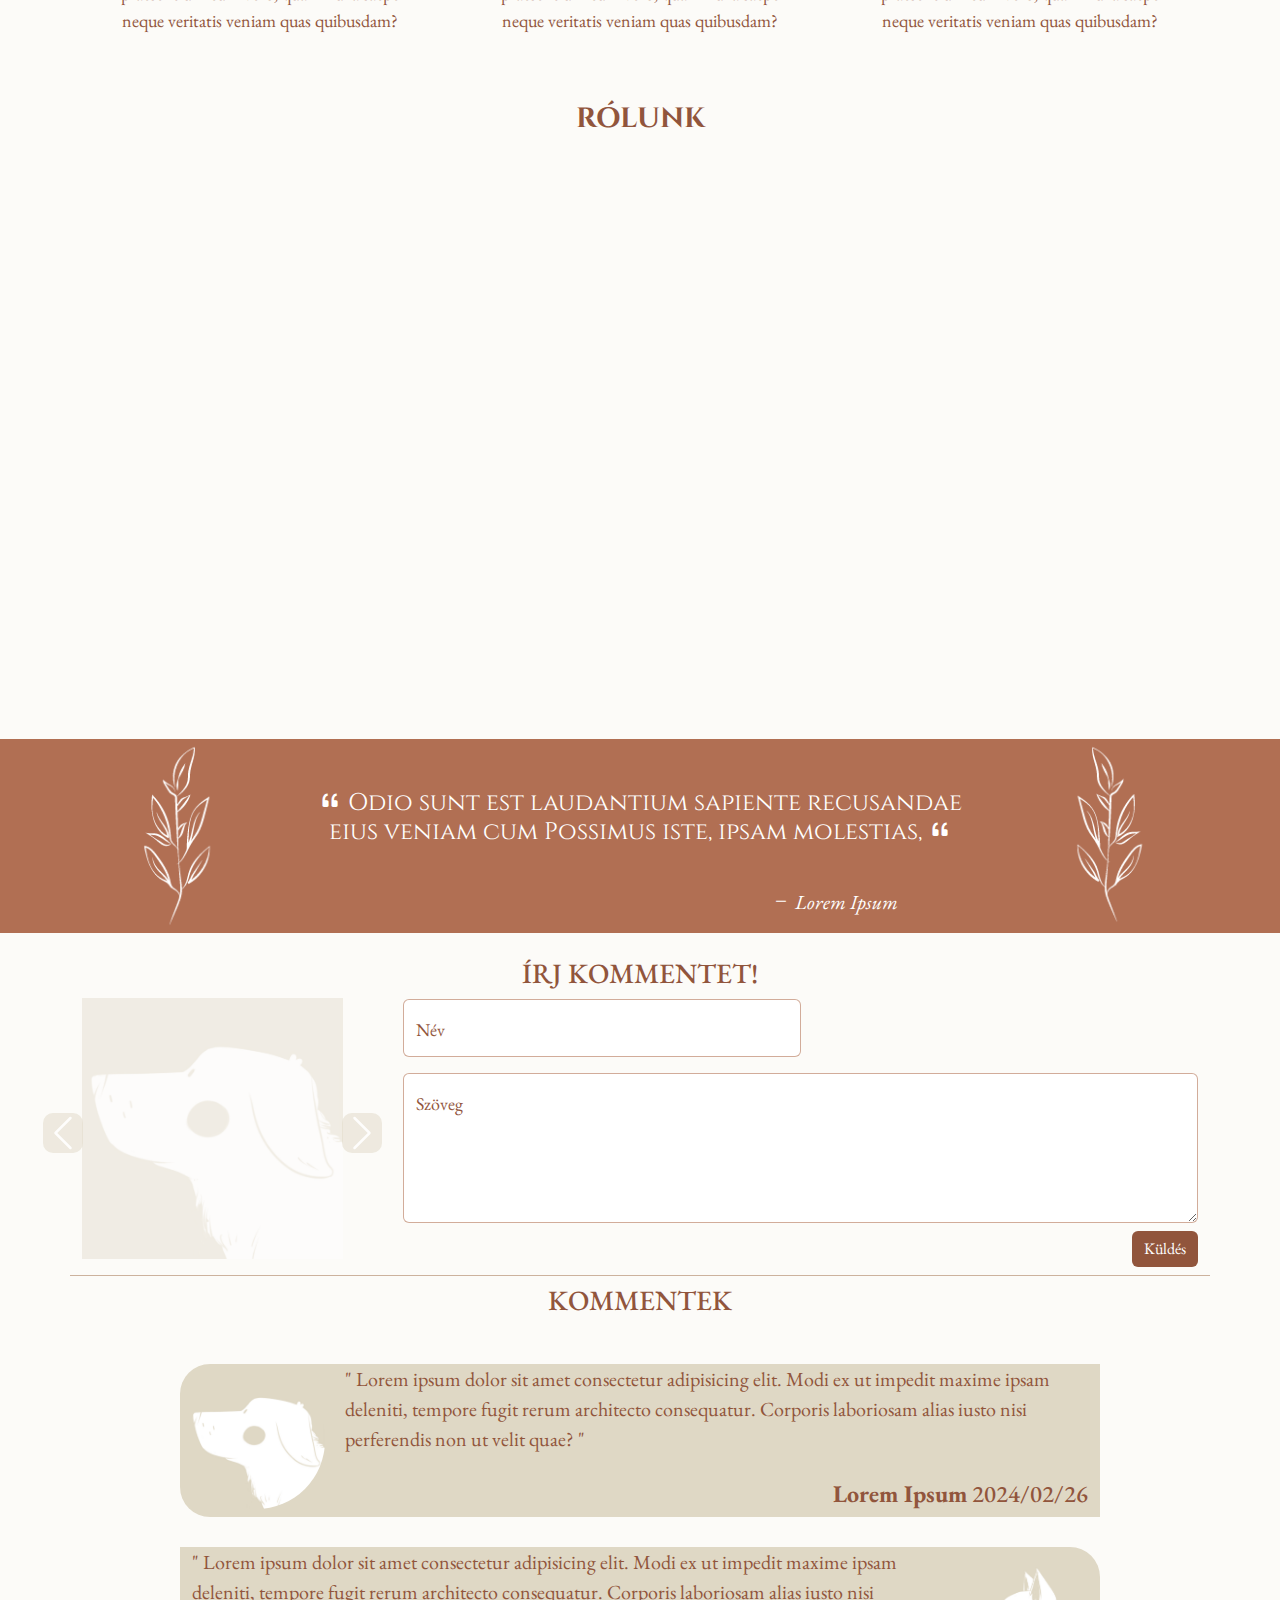
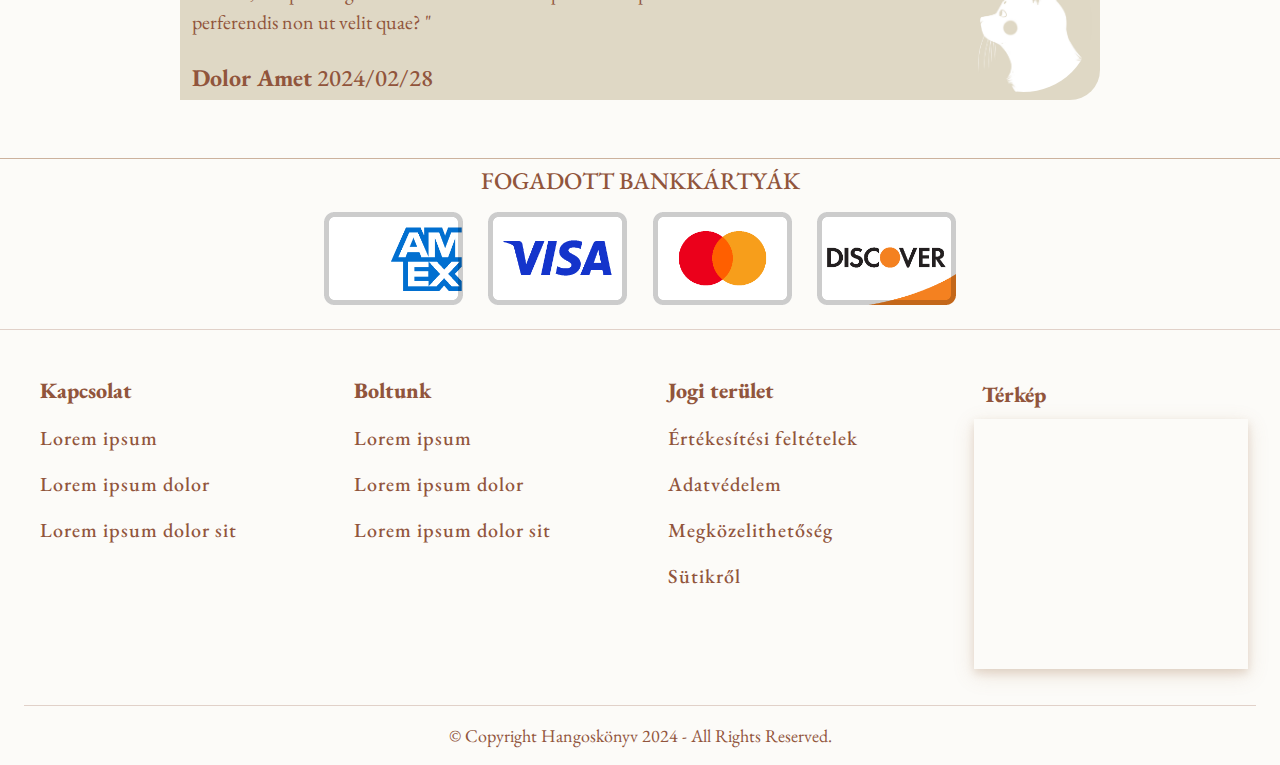
==== commit 461a3076: "szöveg" ====
--- a/index.html
+++ b/index.html
@@ -118,15 +118,16 @@
                     </div>
 
                     <div class="col-md-12 col-lg-6 col-sm-12 my-5">
-                        <h3> Lorem ipsum dolor sit amet!</h3>
+                        <h3> Az év hangoskönyve! (2023)</h3>
                         <p class="my-5"> Lorem ipsum dolor sit amet consectetur adipisicing elit. Odio sunt est
                             laudantium sapiente recusandae eius veniam cum. <br>Possimus iste, ipsam
                             molestias voluptate eum mollitia delectus beatae voluptas?</p>
-
-                        <div class="btn-group my-2" role="group" aria-label="Basic example">
-                            <button type="button" class="btn btn-light">Részletek</button>
-                            <button type="button" class="btn more"> <i class="bi bi-arrow-right-circle"></i></button>
-                        </div>
+                                    
+                        <a href="lit1.html"> <div class="btn-group my-2" role="group" aria-label="Basic example">
+                           <button type="button" class="btn btn-light">Részletek</button>
+                            <button type="button" class="btn more"> <i class="bi bi-arrow-right-circle" ></i></button>
+                        </div>
+                        </a>
                     </div>
                 </div>
             </div>
@@ -144,7 +145,7 @@
                     <div class="col-sm-12 col-md-6 col-lg-4 d-flex align-items-stretch justify-content-center">
                         <div class="text-center">
                             <i class="bi bi-file-earmark-music d-block"></i>
-                            <h4>Lorem ipsum</h4>
+                            <h4>Tökéletes hangminőség</h4>
                             <p>Lorem, ipsum dolor sit amet consectetur adipisicing elit. Aut, dignissimos in unde omnis,
                                 exercitationem rem repellendus id non praesentium cum vero, quam nulla saepe neque
                                 veritatis
@@ -155,7 +156,7 @@
                     <div class="col-sm-12 col-md-6 col-lg-4 d-flex align-items-stretch justify-content-center">
                         <div class="text-center">
                             <i class="bi bi-bookmarks-fill d-block"></i>
-                            <h4>Lorem ipsum</h4>
+                            <h4>Mentse el a kedvencek közé!</h4>
                             <p>Lorem, ipsum dolor sit amet consectetur adipisicing elit. Aut, dignissimos in unde omnis,
                                 exercitationem rem repellendus id non praesentium cum vero, quam nulla saepe neque
                                 veritatis
@@ -166,7 +167,7 @@
                     <div class="col-sm-12 col-md-6 col-lg-4 d-flex align-items-stretch justify-content-center">
                         <div class="text-center">
                             <i class="bi bi-arrow-clockwise d-block"></i>
-                            <h4>Lorem ipsum</h4>
+                            <h4>Hallgassa vissza bármikor!</h4>
                             <p>Lorem, ipsum dolor sit amet consectetur adipisicing elit. Aut, dignissimos in unde omnis,
                                 exercitationem rem repellendus id non praesentium cum vero, quam nulla saepe neque
                                 veritatis
@@ -176,7 +177,7 @@
                     <div class="col-sm-12 col-md-6 col-lg-4 d-flex align-items-stretch justify-content-center">
                         <div class="text-center">
                             <i class="bi bi-box-seam d-block"></i>
-                            <h4>Lorem ipsum</h4>
+                            <h4>Gyors kiszállítás</h4>
                             <p>Lorem, ipsum dolor sit amet consectetur adipisicing elit. Aut, dignissimos in unde omnis,
                                 exercitationem rem repellendus id non praesentium cum vero, quam nulla saepe neque
                                 veritatis
@@ -186,7 +187,7 @@
                     <div class="col-sm-12 col-md-6 col-lg-4 d-flex align-items-stretch justify-content-center">
                         <div class="text-center">
                             <i class="bi bi-person-check-fill d-block"></i>
-                            <h4>Lorem ipsum</h4>
+                            <h4>Minden korosztály számára</h4>
                             <p>Lorem, ipsum dolor sit amet consectetur adipisicing elit. Aut, dignissimos in unde omnis,
                                 exercitationem rem repellendus id non praesentium cum vero, quam nulla saepe neque
                                 veritatis
@@ -197,7 +198,7 @@
                     <div class="col-sm-12 col-md-6 col-lg-4 d-flex align-items-stretch justify-content-center">
                         <div class="text-center">
                             <i class="bi bi-chat-square-quote d-block"></i>
-                            <h4>Lorem ipsum</h4>
+                            <h4>Ossza meg velünk elképzeléseit!</h4>
                             <p>Lorem, ipsum dolor sit amet consectetur adipisicing elit. Aut, dignissimos in unde omnis,
                                 exercitationem rem repellendus id non praesentium cum vero, quam nulla saepe neque
                                 veritatis
@@ -272,7 +273,7 @@
                 </div>
                 <form class="col-lg-9 col-md-8 col-12 ps-sm-5 ps-3 my-auto d-flex flex-column">
                     <div class="form-floating mb-3 ">
-                        <input type="email" class="form-control w-50" id="name" placeholder="">
+                        <input type="text" class="form-control w-50" id="name" placeholder="" onkeydown = "return /[a-zA-Z]/i.test(event.key)" >
                         <label for="name">Név</label>
                     </div>
                     <div class="form-floating">
@@ -294,7 +295,7 @@
                         <p>" Lorem ipsum dolor sit amet consectetur adipisicing elit. Modi ex ut impedit maxime ipsam
                             deleniti, tempore fugit rerum architecto consequatur. Corporis laboriosam alias iusto nisi
                             perferendis non ut velit quae? "</p>
-                        <h4 class="text-end mt-auto"><strong>Lorem ipsum</strong> 2024/02/26</h4>
+                        <h4 class="text-end mt-auto"><strong>Lorem Ipsum</strong> 2024/02/26</h4>
                     </div>
                 </article>
                 <article class="row">
@@ -304,7 +305,7 @@
                         <p>" Lorem ipsum dolor sit amet consectetur adipisicing elit. Modi ex ut impedit maxime ipsam
                             deleniti, tempore fugit rerum architecto consequatur. Corporis laboriosam alias iusto nisi
                             perferendis non ut velit quae? "</p>
-                        <h4 class="mt-auto"><strong>Lorem ipsum</strong> 2024/02/28</h4>
+                        <h4 class="mt-auto"><strong>Dolor Amet</strong> 2024/02/28</h4>
                     </div>
                 </article>
             </div>
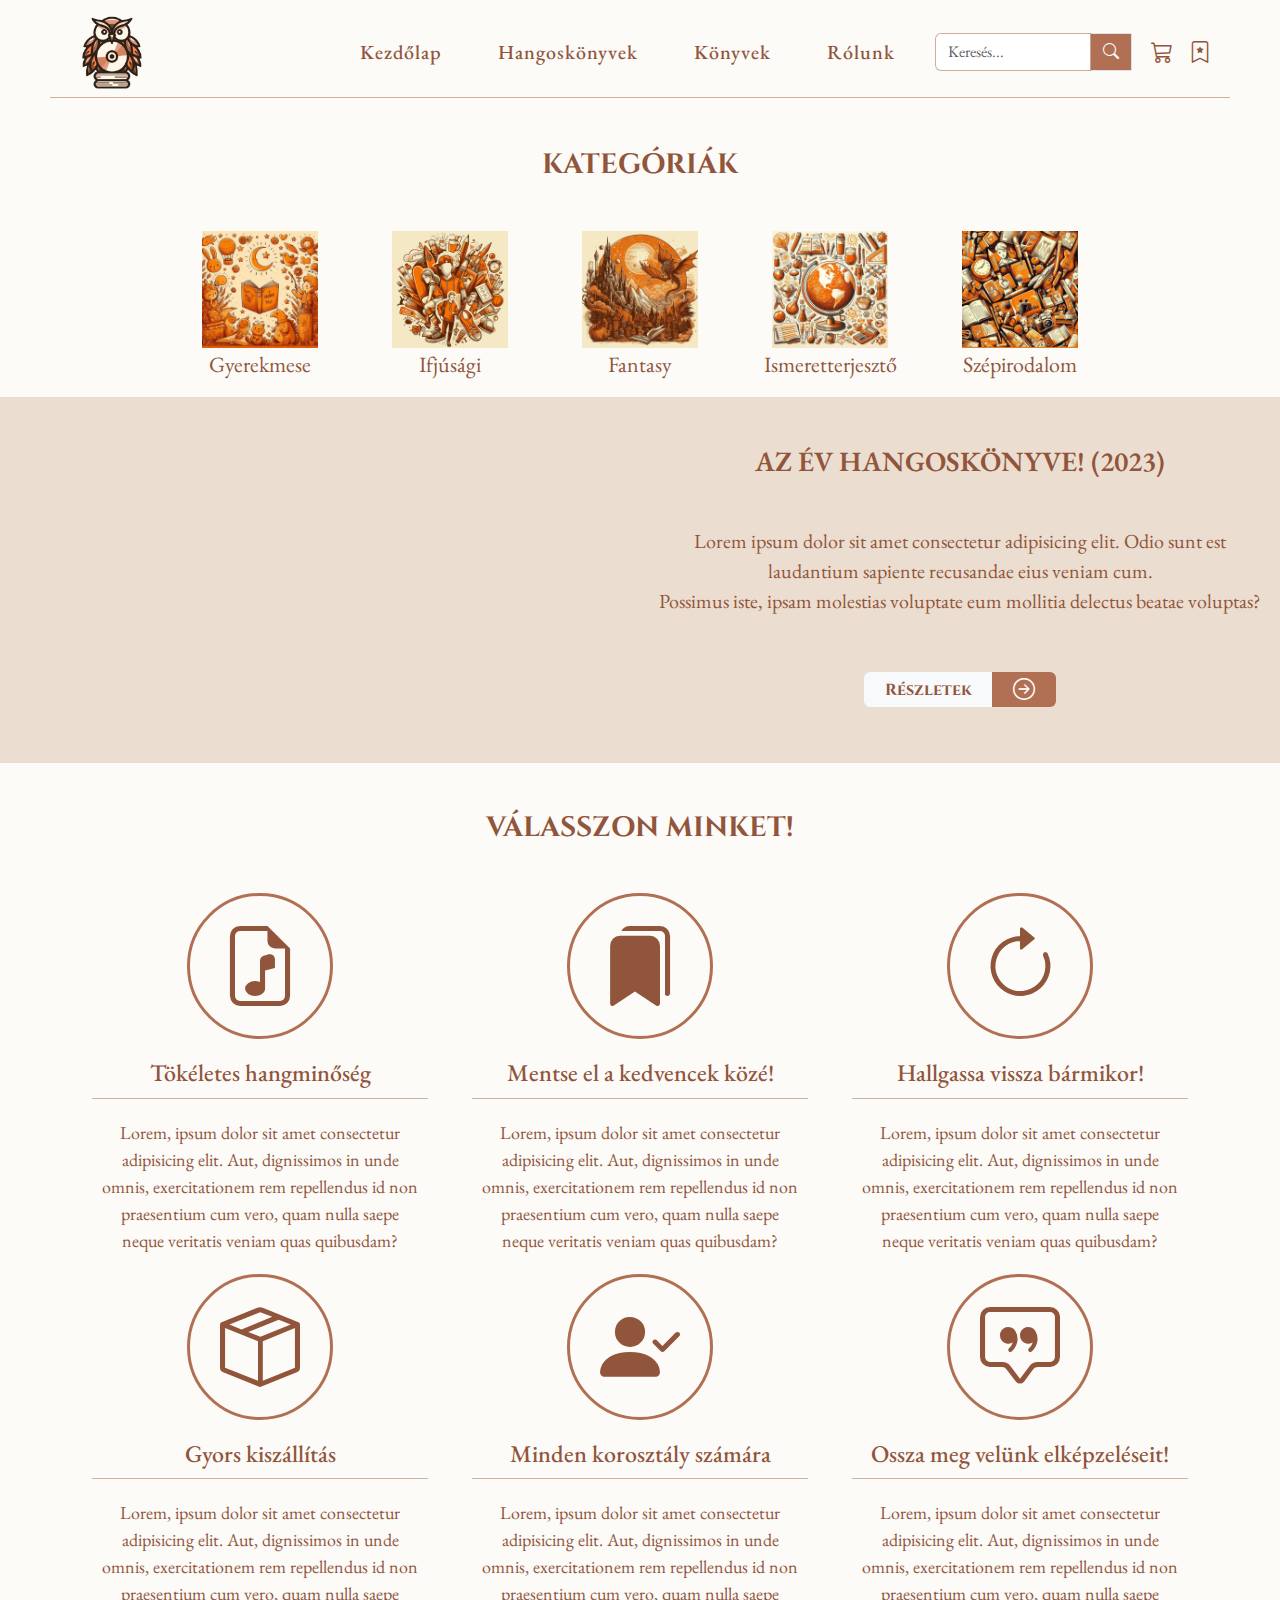
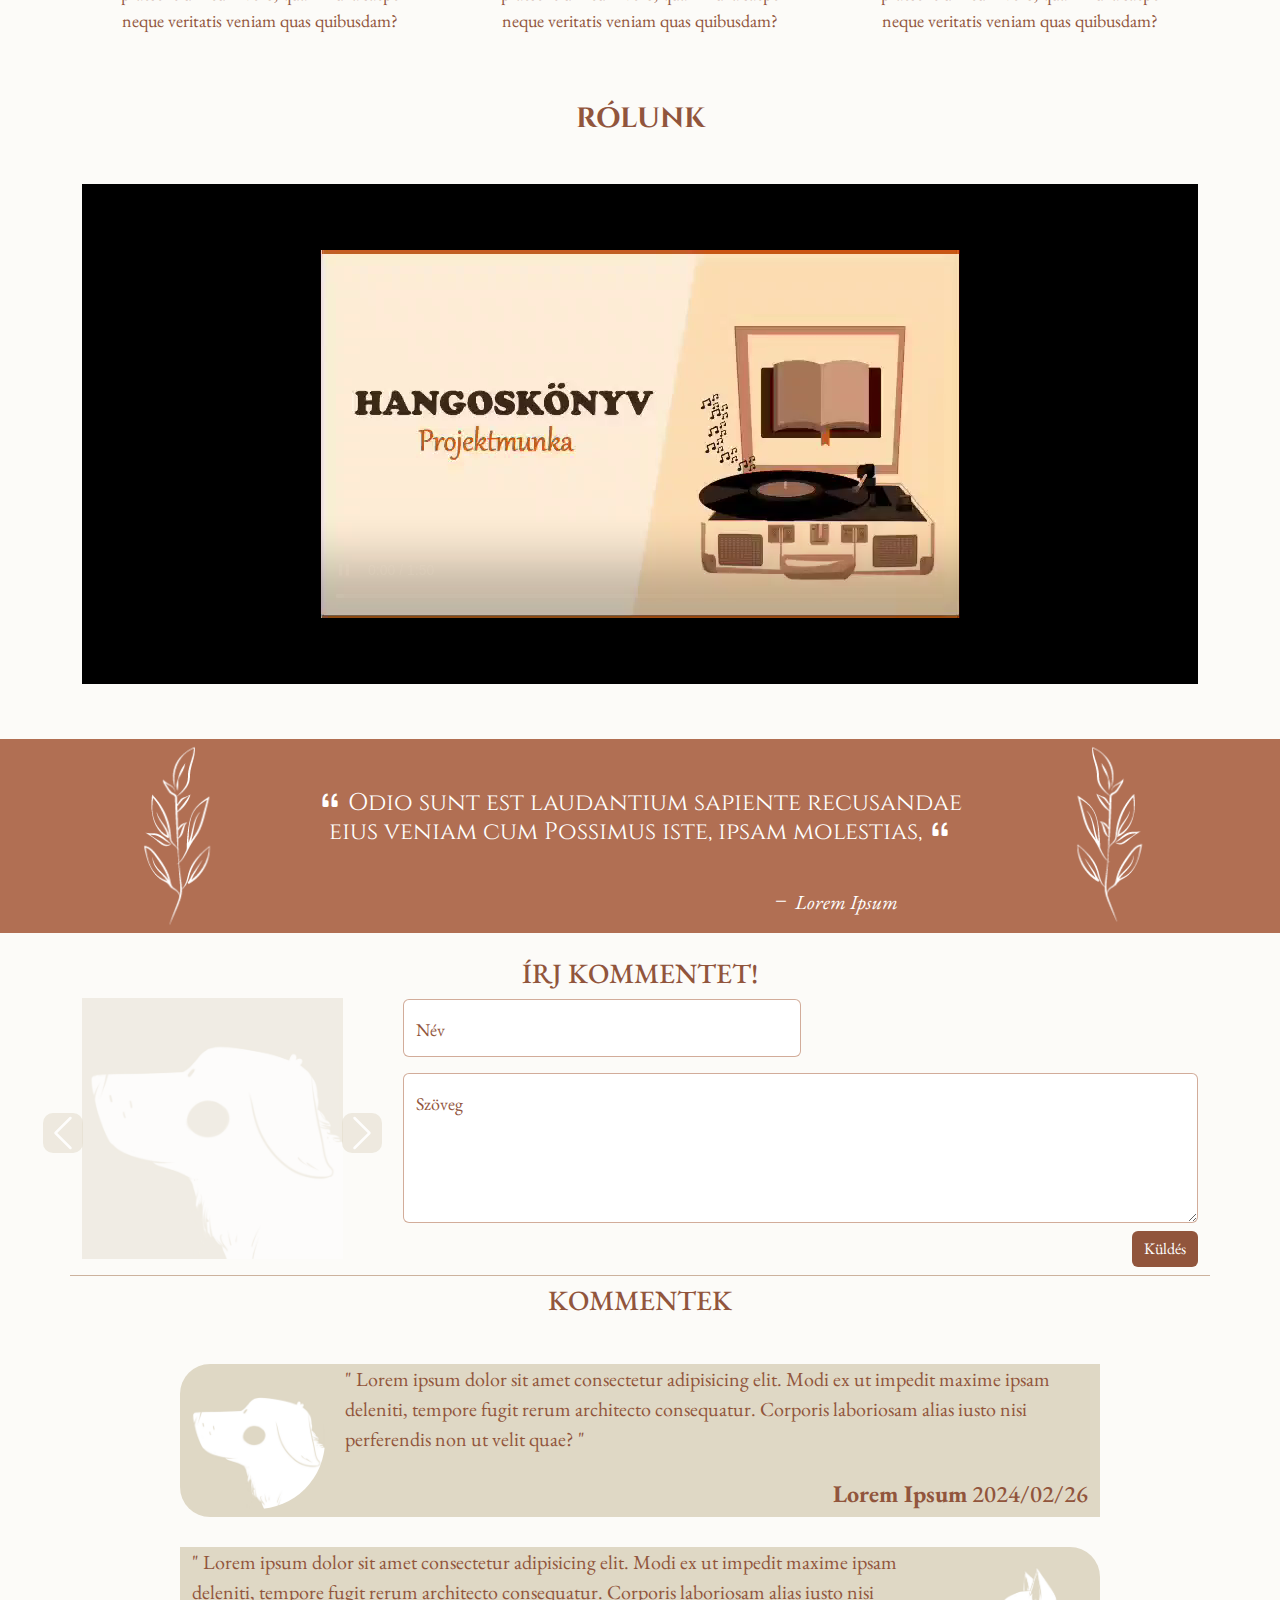
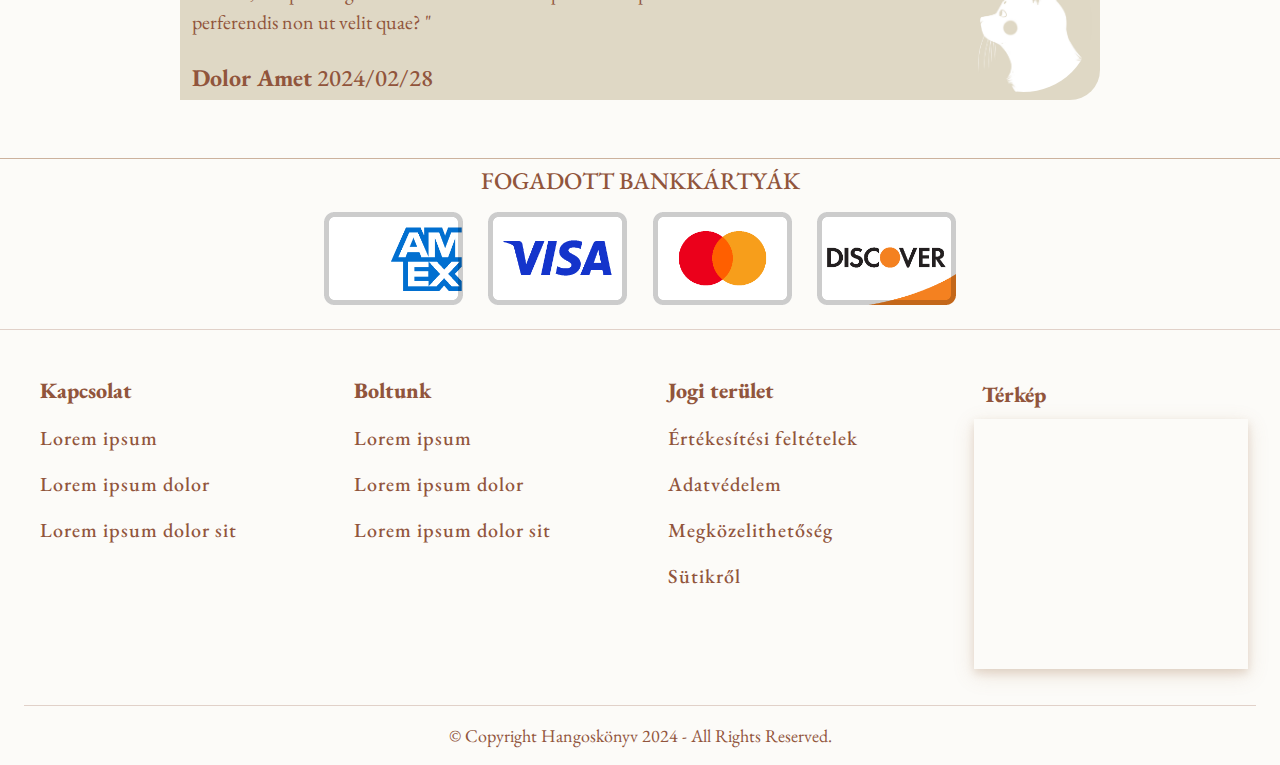
==== commit 7ea9f018: "Szöveg átírás +videó" ====
--- a/index.html
+++ b/index.html
@@ -218,8 +218,8 @@
                     <div>
                         <div class="embed-responsive embed-responsive-16by9">
                             <iframe class="embed-responsive-item"
-                                src="https://www.youtube.com/embed/DVEUcbPkb-c?si=b0ajxw1vz4PFB5ii" width="100%"
-                                height="500"></iframe>
+                                src="img/rolunk.mp4" width="100%"
+                                height="500" allowfullscreen></iframe>
                         </div>
                     </div>
                 </div>
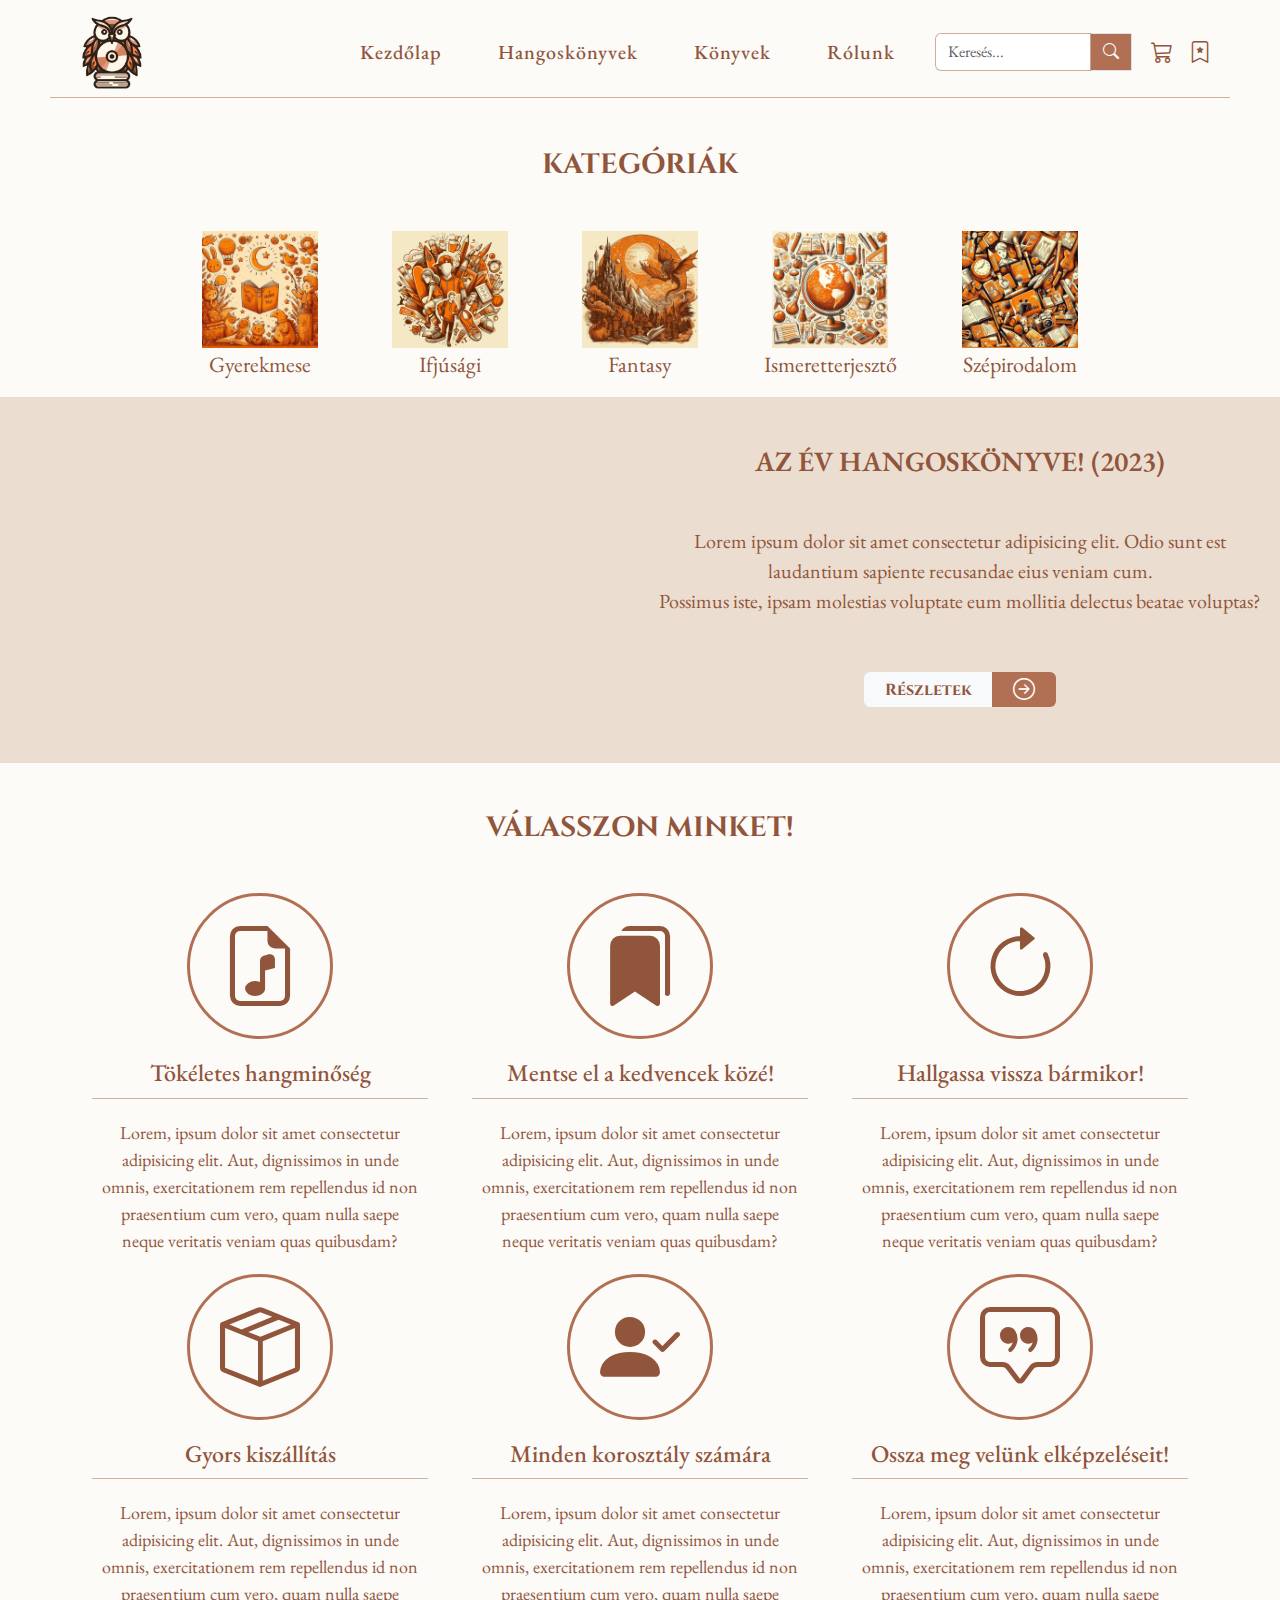
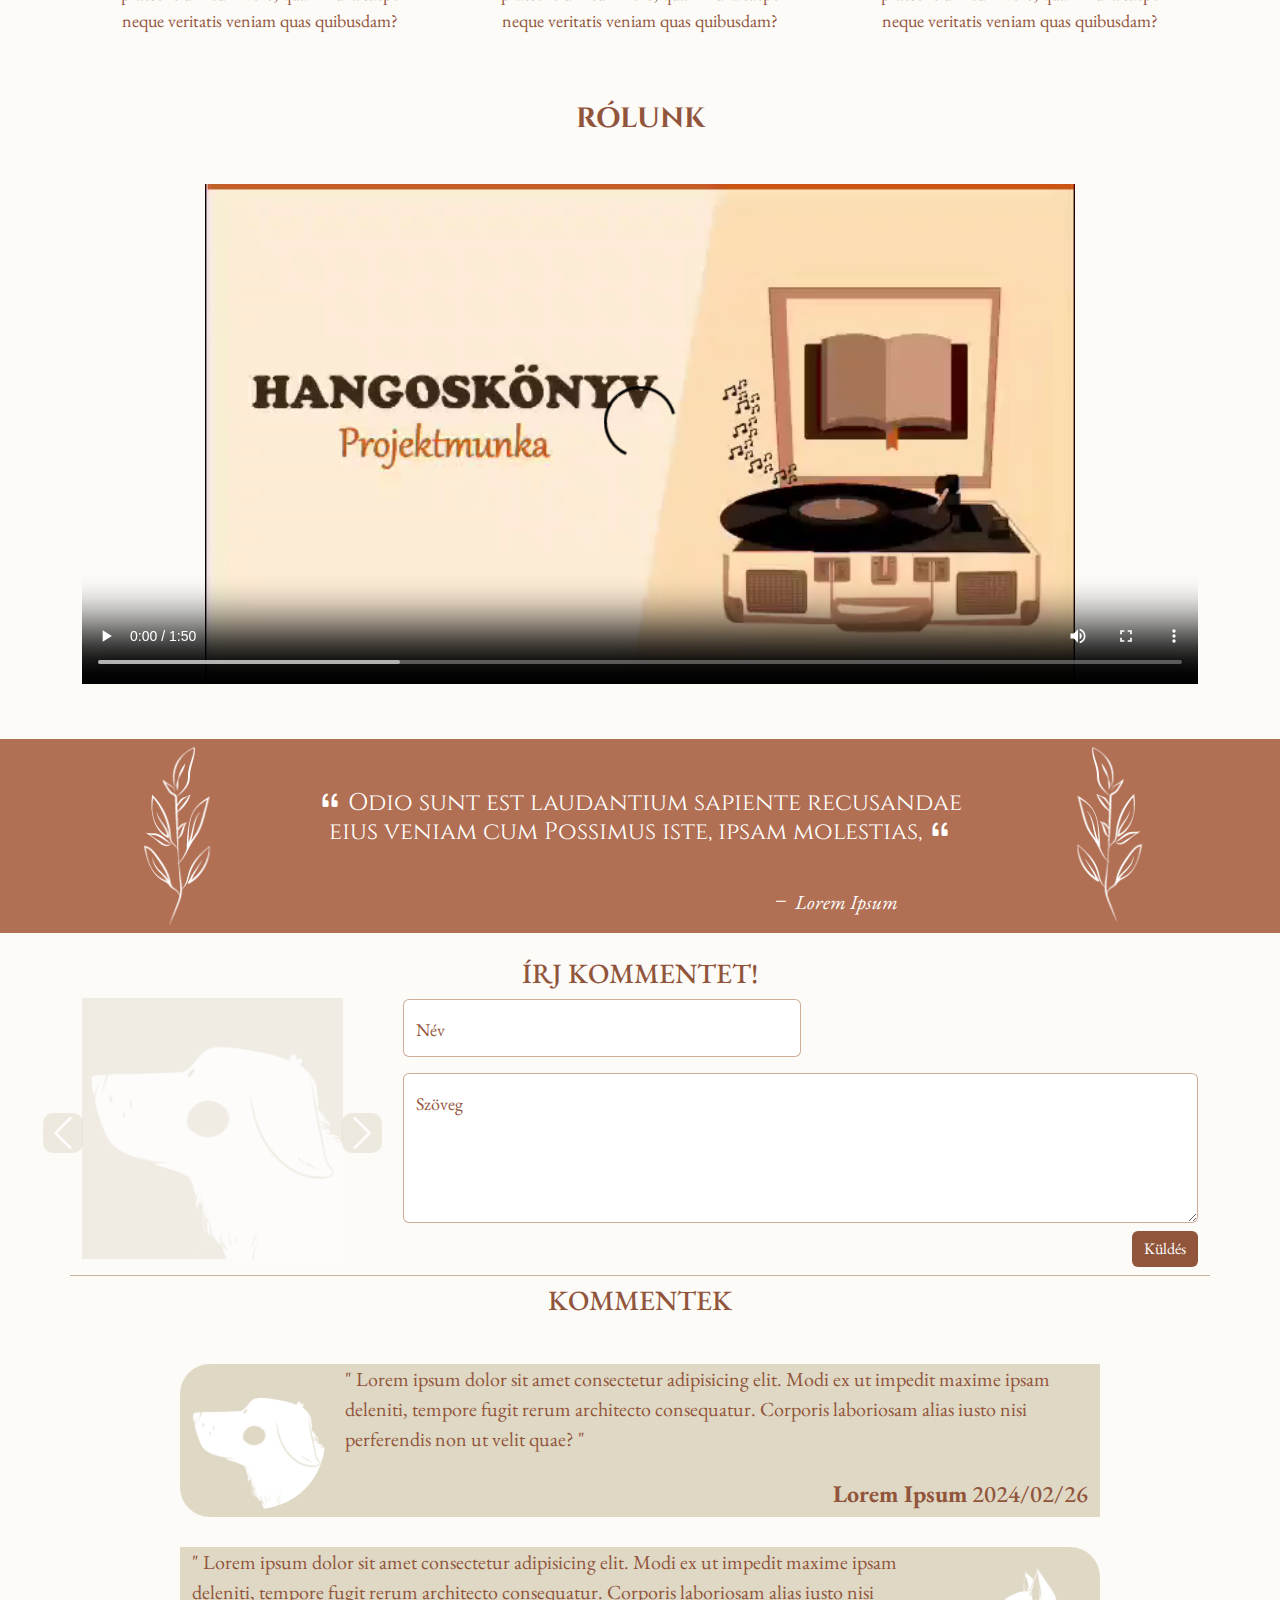
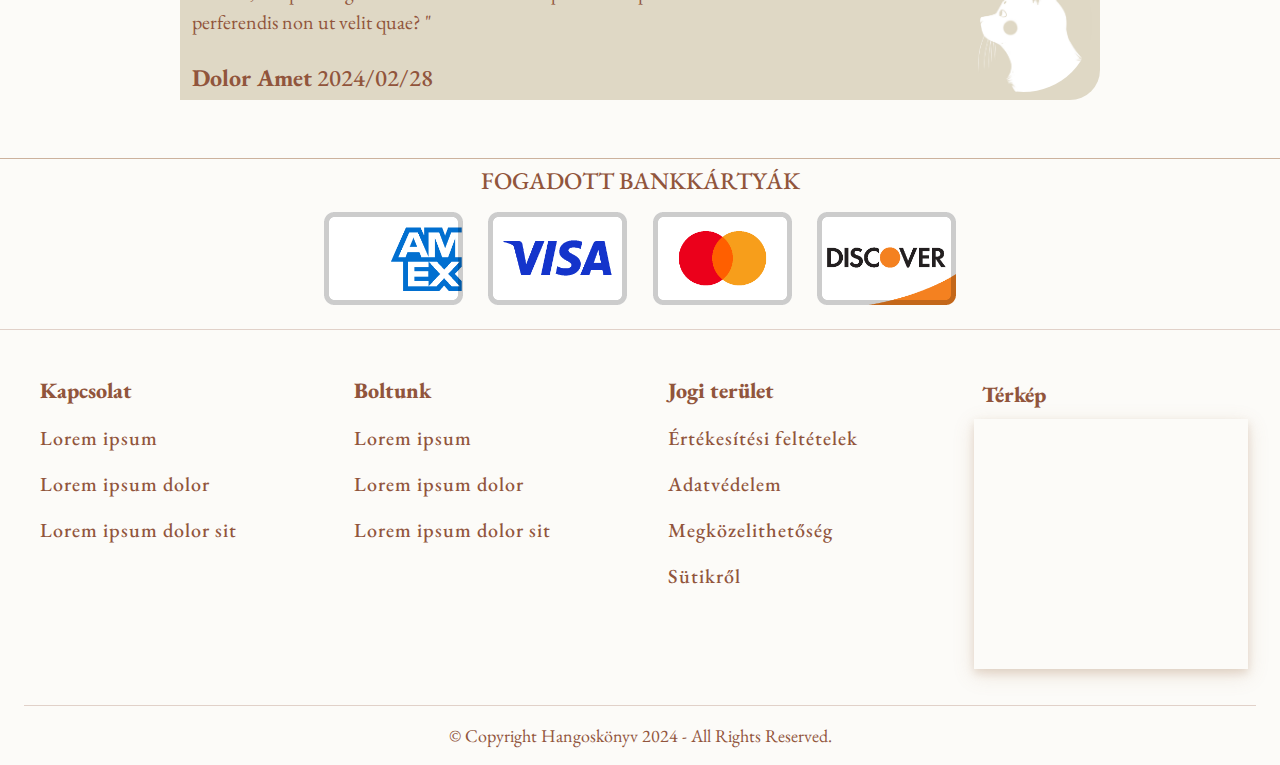
==== commit bc56327b: "video" ====
--- a/index.html
+++ b/index.html
@@ -217,9 +217,7 @@
                     <h3 class="mb-5">Rólunk</h3>
                     <div>
                         <div class="embed-responsive embed-responsive-16by9">
-                            <iframe class="embed-responsive-item"
-                                src="img/rolunk.mp4" width="100%"
-                                height="500" allowfullscreen></iframe>
+                            <video src="img/rolunk.mp4" width="100%" height="500" controls></video>
                         </div>
                     </div>
                 </div>
